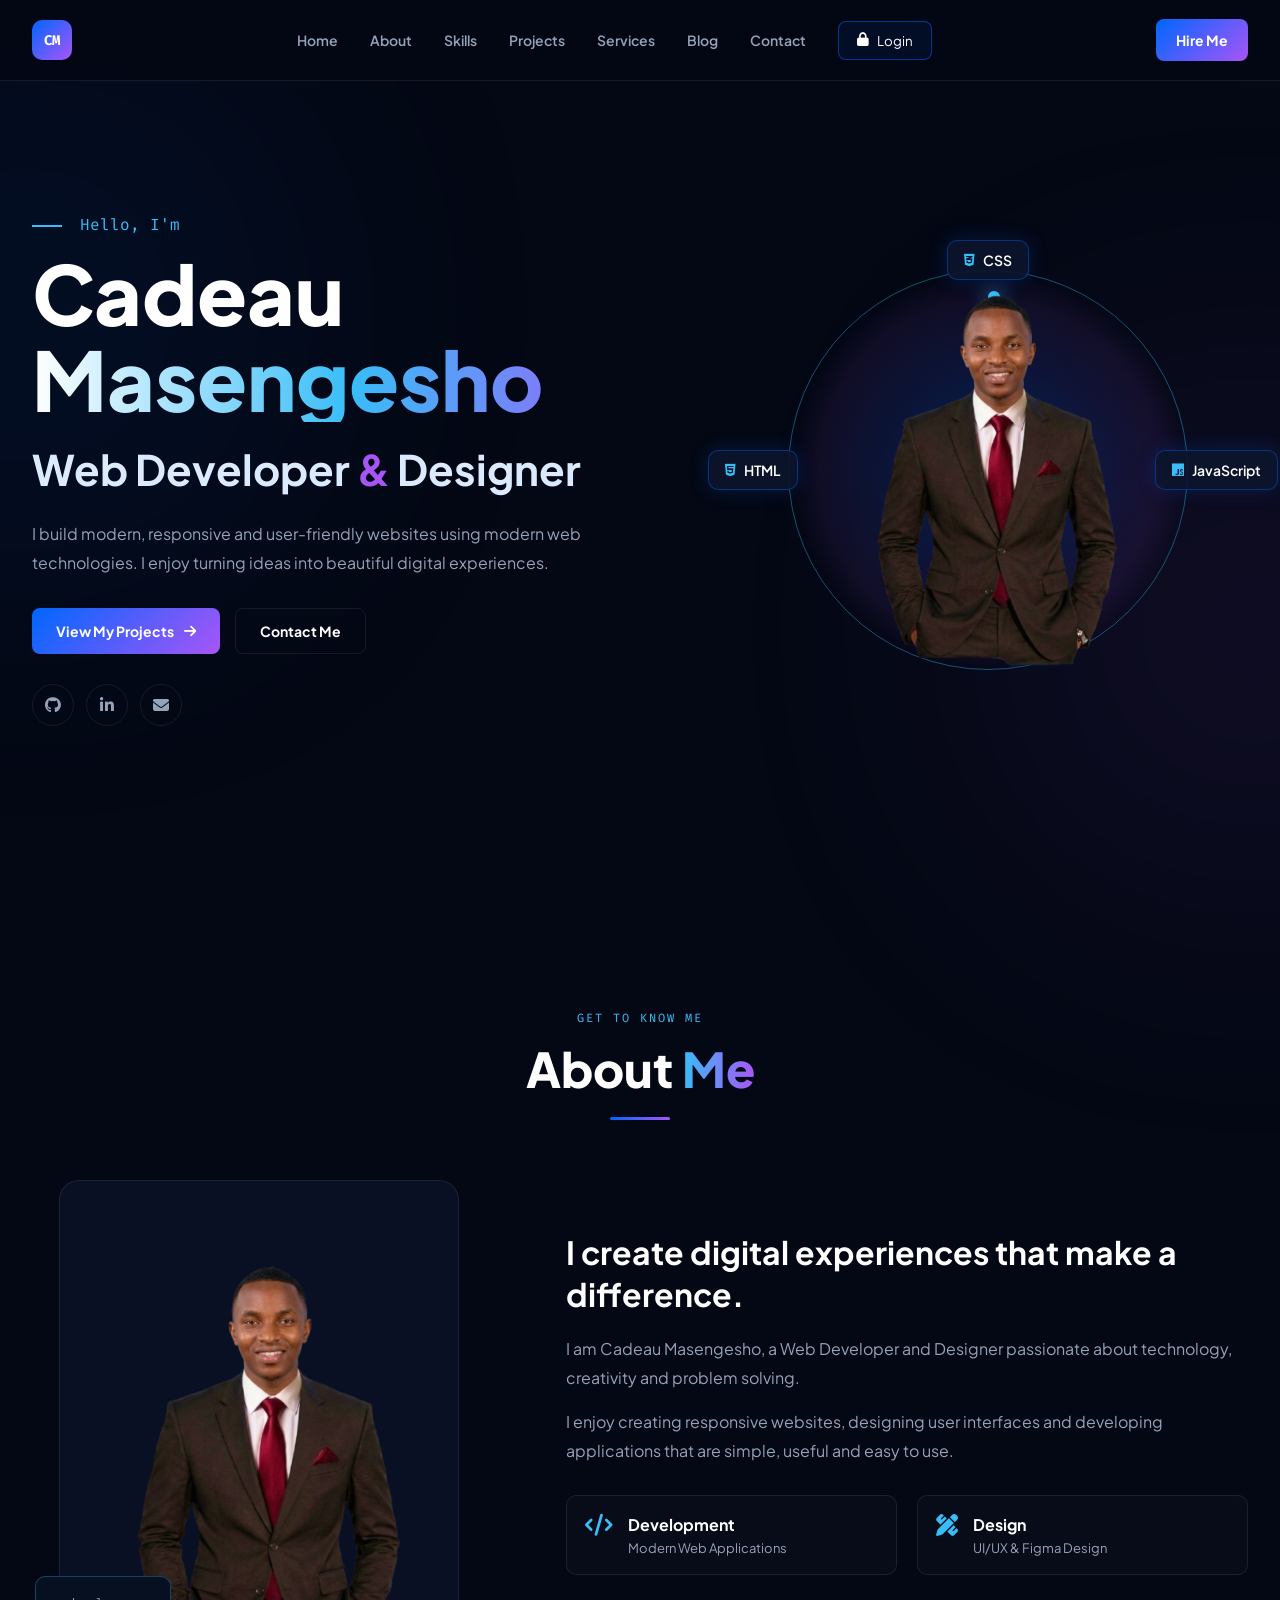
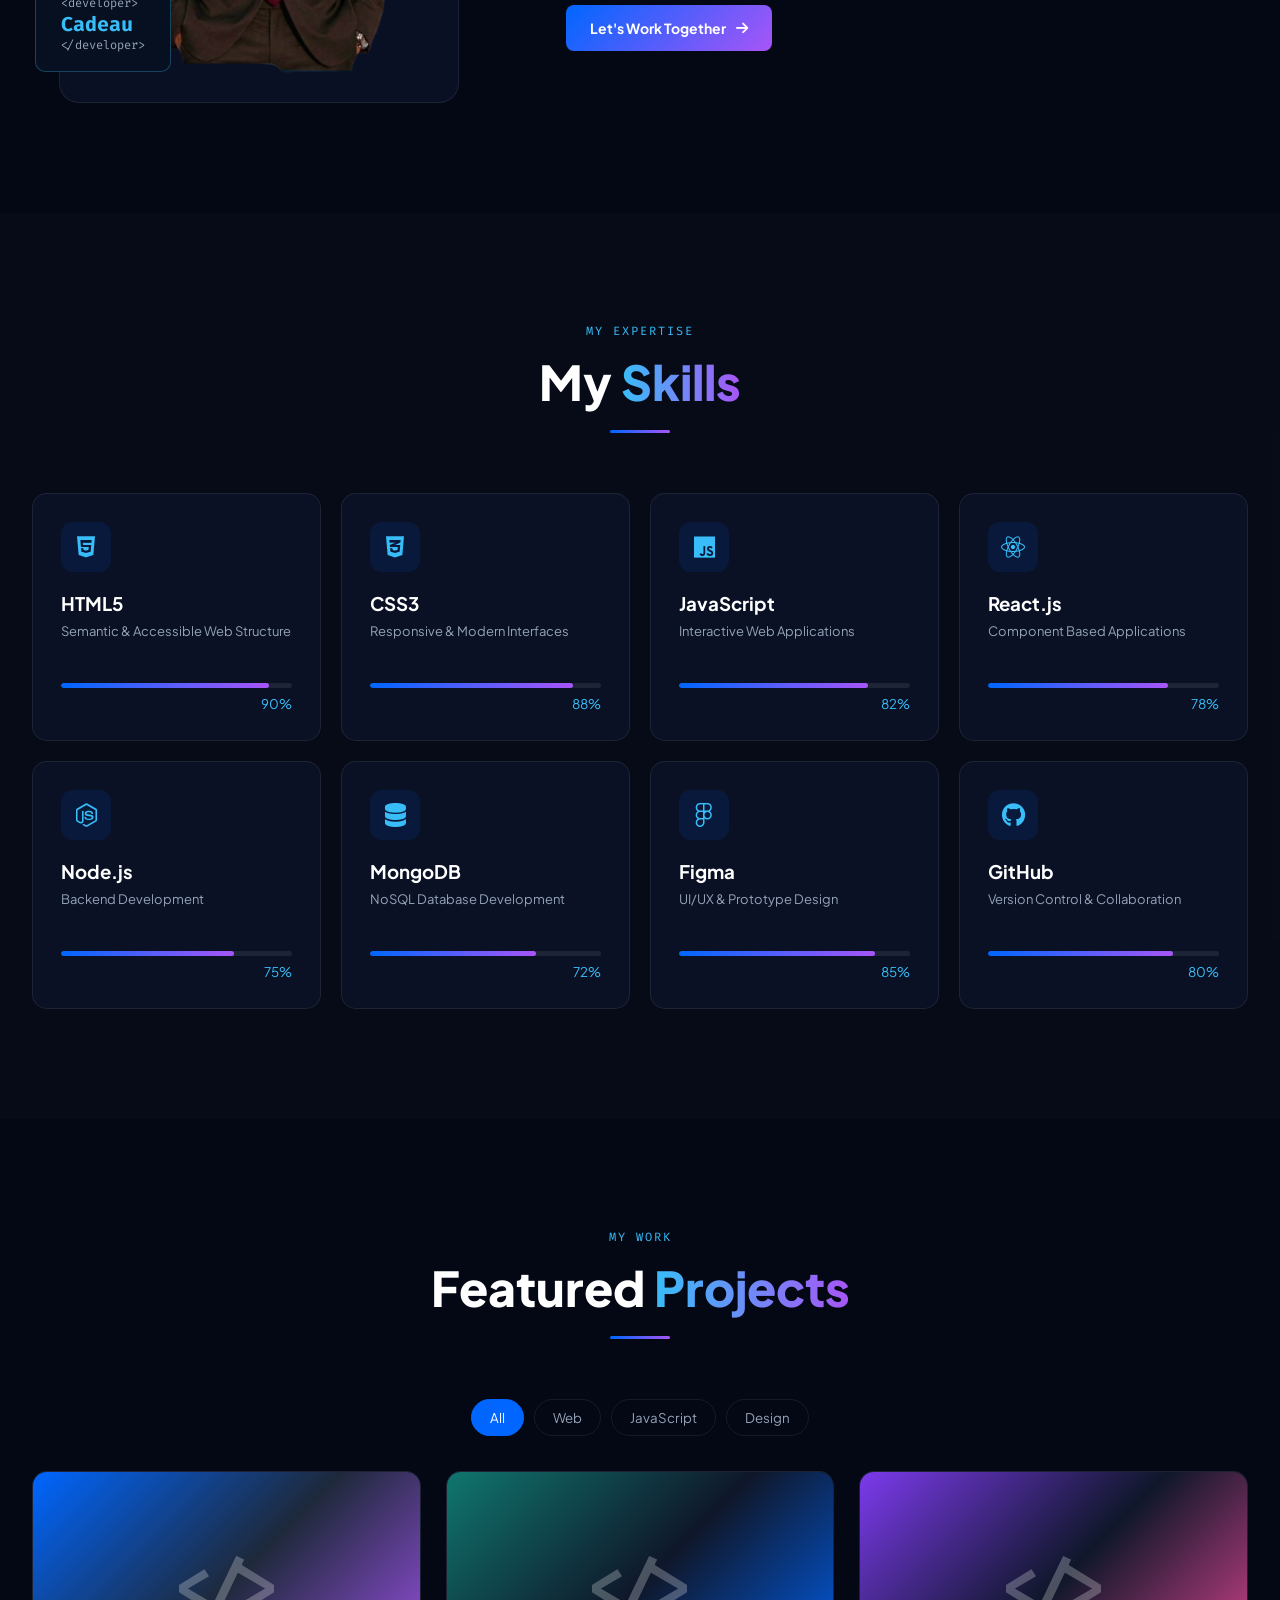
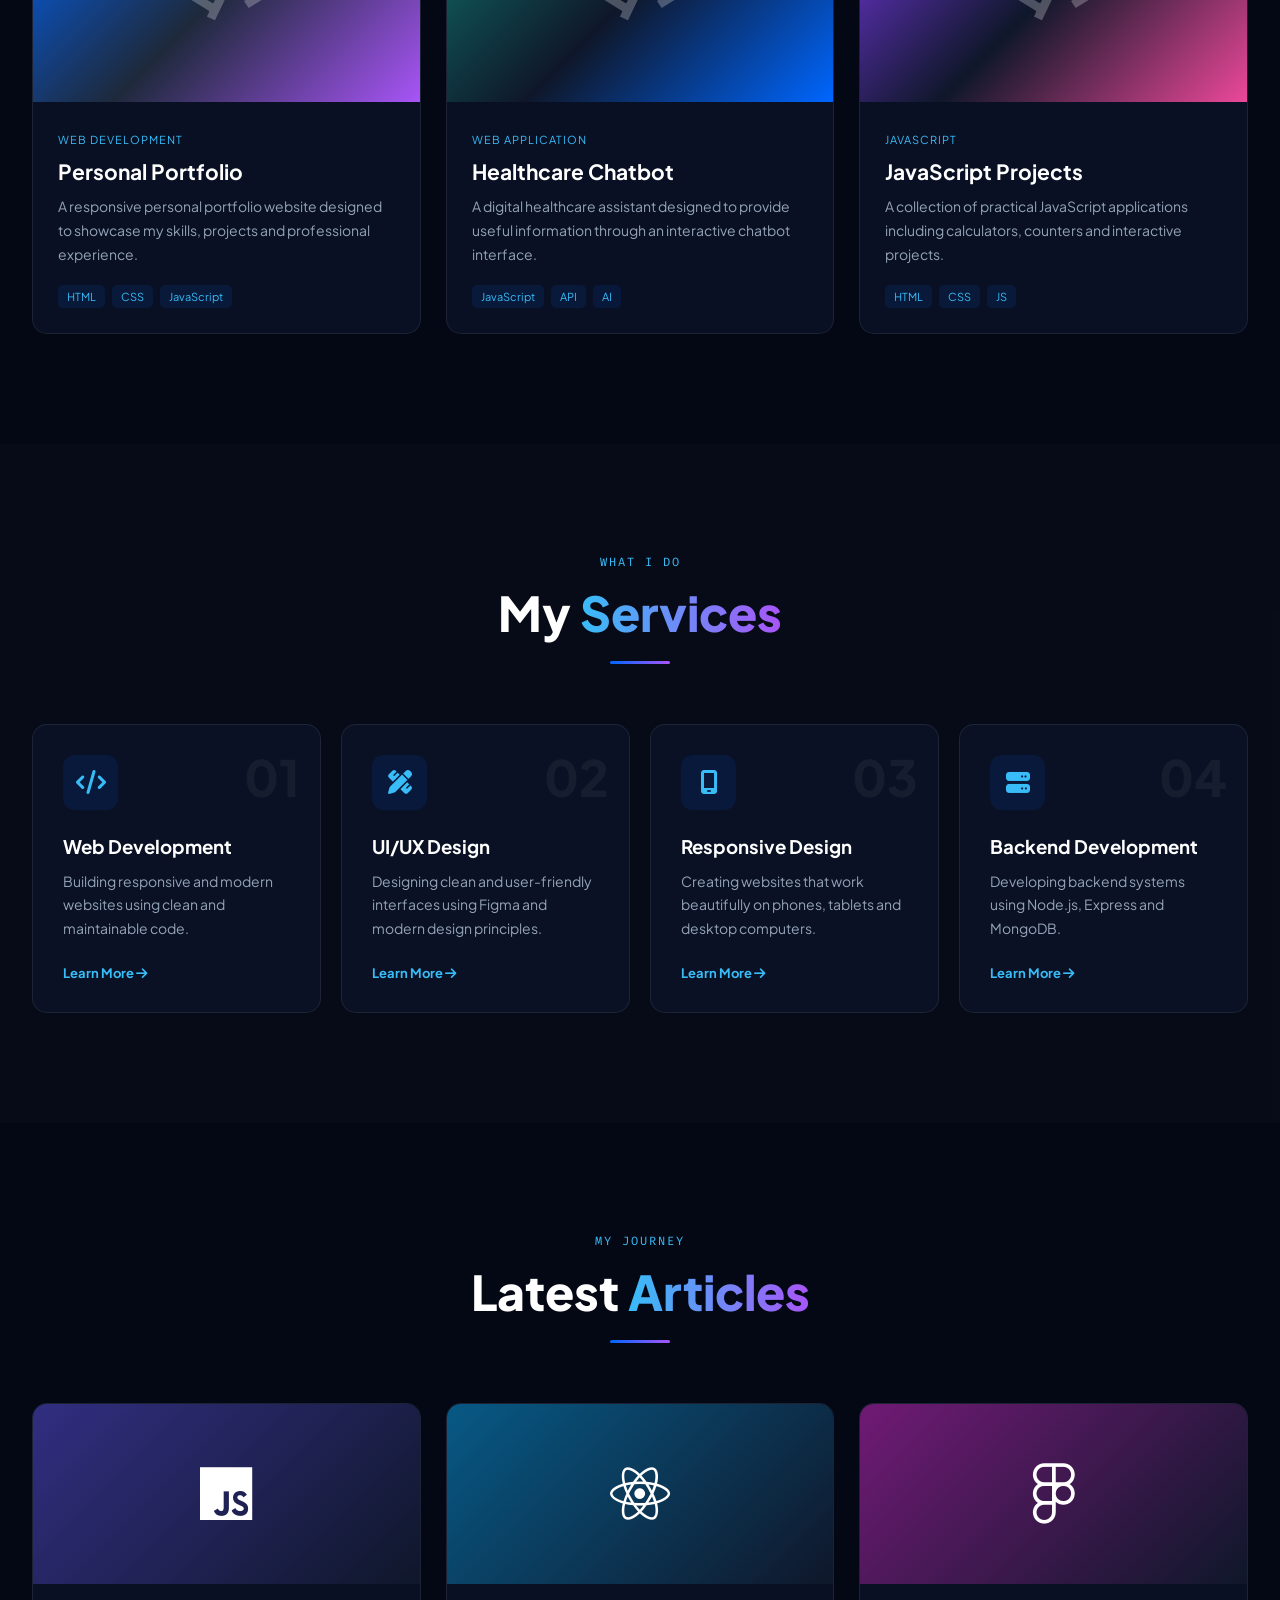
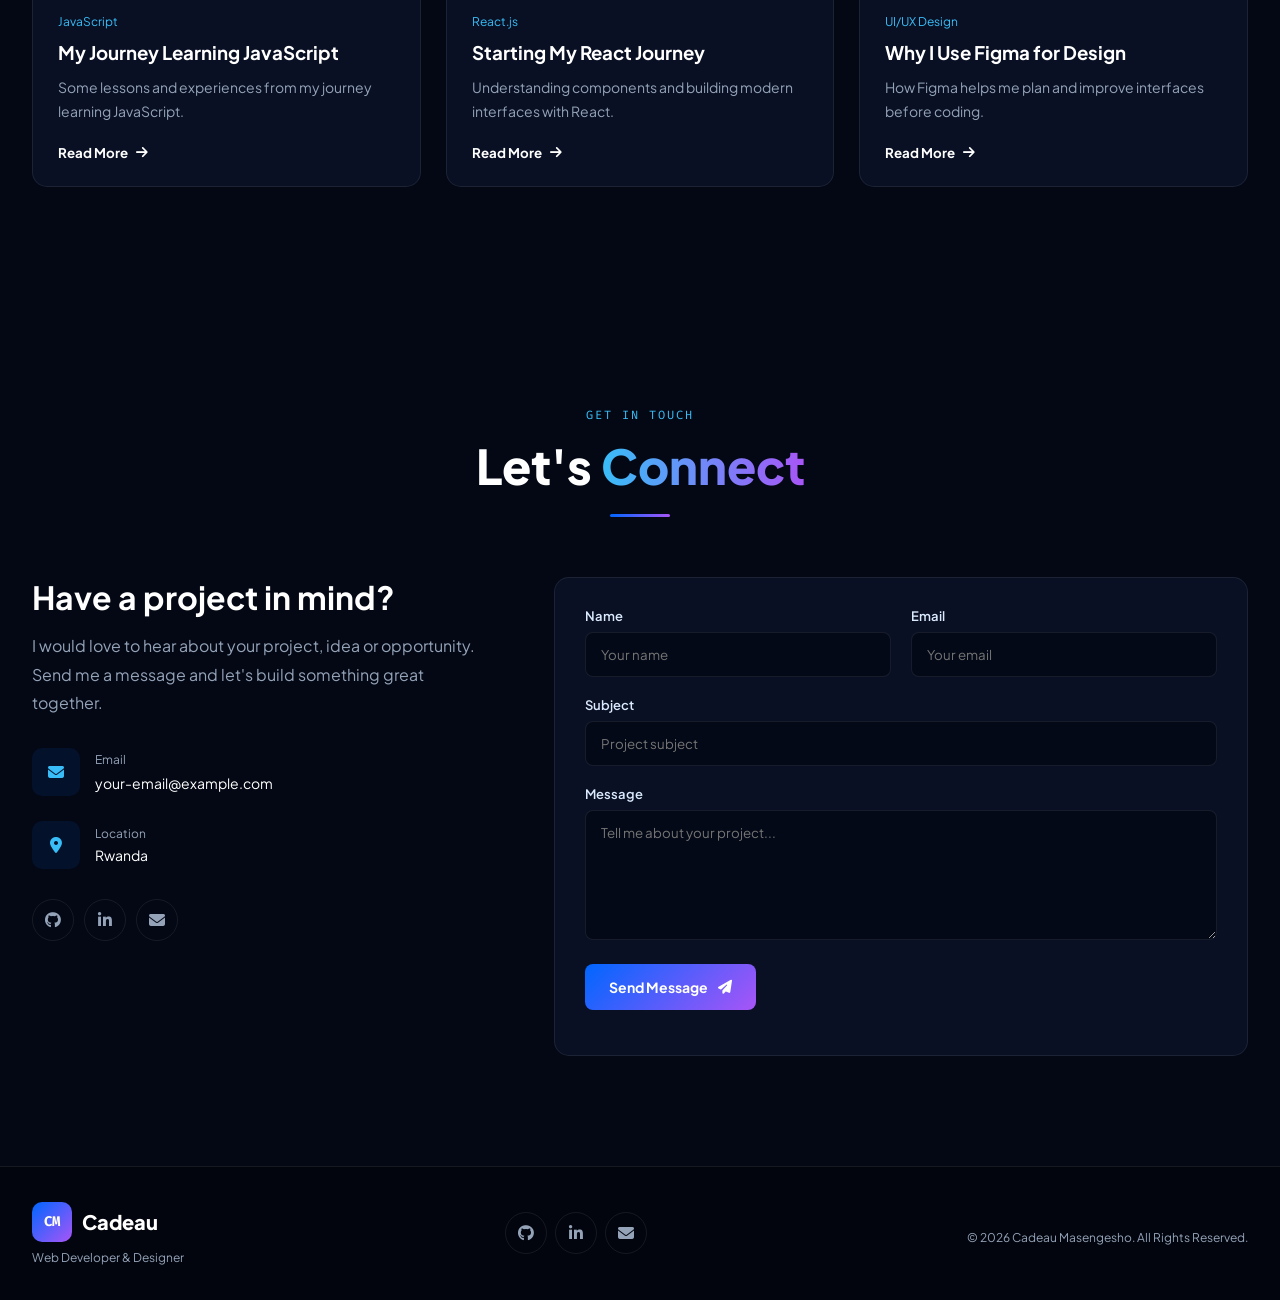
==== index.html @ a4a38c01 "change portfolio.html file  with index.html" ====
<!DOCTYPE html>
<html lang="en">
<head>
    <meta charset="UTF-8">
    <meta name="viewport" content="width=device-width, initial-scale=1.0">

    <meta name="description"
        content="Cadeau Masengesho - Web Developer and Designer Portfolio">

    <title>Cadeau Masengesho | Web Developer & Designer</title>

    <!-- Google Fonts -->
    <link rel="preconnect" href="https://fonts.googleapis.com">
    <link rel="preconnect" href="https://fonts.gstatic.com" crossorigin>

    <link href="https://fonts.googleapis.com/css2?family=Fira+Code:wght@400;500;600;700&family=Plus+Jakarta+Sans:wght@400;500;600;700;800&display=swap"
        rel="stylesheet">

    <!-- Font Awesome -->
    <link rel="stylesheet"
        href="https://cdnjs.cloudflare.com/ajax/libs/font-awesome/6.4.0/css/all.min.css">

    <link rel="stylesheet" href="portfolio.css">
</head>

<body>

    <!-- Background Glow -->
    <div class="glow-bg glow-1"></div>
    <div class="glow-bg glow-2"></div>

    <!-- ================= NAVBAR ================= -->

    <header class="navbar">

        <div class="container nav-container">

            <a href="#home" class="logo">
                <span class="logo-box">CM</span>
             
            </a>

            <nav class="nav-links" id="navLinks">

                <a href="#home" class="active">Home</a>
                <a href="#about">About</a>
                <a href="#skills">Skills</a>
                <a href="#projects">Projects</a>
                <a href="#services">Services</a>
                <a href="#blog">Blog</a>
                <a href="#contact">Contact</a>

                <button class="login-nav-btn" id="openLogin">
                    <i class="fa-solid fa-lock"></i>
                    Login
                </button>

            </nav>

            <a href="#contact" class="hire-btn">
                Hire Me
            </a>

            <button class="menu-btn" id="menuBtn">
                <i class="fa-solid fa-bars"></i>
            </button>

        </div>

    </header>


    <!-- ================= HOME ================= -->

    <main>

        <section id="home" class="hero section">

            <div class="container hero-container">

                <div class="hero-content">

                    <p class="hero-small">
                        <span></span>
                        Hello, I'm
                    </p>

                    <h1>
                        Cadeau
                        <span>Masengesho</span>
                    </h1>

                    <h2>
                        Web Developer <span>&</span> Designer
                    </h2>

                    <p class="hero-description">
                        I build modern, responsive and user-friendly websites
                        using modern web technologies. I enjoy turning ideas
                        into beautiful digital experiences.
                    </p>

                    <div class="hero-buttons">

                        <a href="#projects" class="primary-btn">
                            View My Projects
                            <i class="fa-solid fa-arrow-right"></i>
                        </a>

                        <a href="#contact" class="secondary-btn">
                            Contact Me
                        </a>

                    </div>

                    <div class="hero-socials">

                        <a href="#" title="GitHub">
                            <i class="fa-brands fa-github"></i>
                        </a>

                        <a href="https://web.whatsapp.com/" title="LinkedIn">
                            <i class="fa-brands fa-linkedin-in"></i>
                        </a>

                        <a href="mailto:your-email@example.com"
                            title="Email">
                            <i class="fa-solid fa-envelope"></i>
                        </a>

                    </div>

                </div>



   

    <!-- HTML: LEFT -->
    <div class="hero-image-area">

    <div class="hero-image-circle">

        <div class="image-ring"></div>

        <img src="profile-removebg-preview.png"
             alt="Cadeau Masengesho">

    </div>

    <!-- HTML - LEFT -->
    <div class="code-badge badge-one">
        <i class="fa-brands fa-html5"></i>
        HTML
    </div>

    <!-- CSS - TOP -->
    <div class="code-badge badge-two">
        <i class="fa-brands fa-css3-alt"></i>
        CSS
    </div>

    <!-- JavaScript - RIGHT -->
    <div class="code-badge badge-three">
        <i class="fa-brands fa-js"></i>
        JavaScript
    </div>

</div>

</div>

</div>                   

                   

                </div>

            </div>

        </section>


        <!-- ================= ABOUT ================= -->

        <section id="about" class="section about-section">

            <div class="container">

                <div class="section-heading">

                    <p>GET TO KNOW ME</p>

                    <h2>
                        About <span>Me</span>
                    </h2>

                    <div class="heading-line"></div>

                </div>


                <div class="about-container">

                    <div class="about-image">

                        <div class="about-image-card">

                            <img src="profile-removebg-preview.png"
                                alt="Cadeau Masengesho">

                            <div class="about-code-card">
                                <span>&lt;developer&gt;</span>
                                <strong>Cadeau</strong>
                                <span>&lt;/developer&gt;</span>
                            </div>

                        </div>

                    </div>


                    <div class="about-content">

                        <h3>
                            I create digital experiences
                            that make a difference.
                        </h3>

                        <p>
                            I am Cadeau Masengesho, a Web Developer and
                            Designer passionate about technology, creativity
                            and problem solving.
                        </p>

                        <p>
                            I enjoy creating responsive websites, designing
                            user interfaces and developing applications that
                            are simple, useful and easy to use.
                        </p>

                        <div class="about-info">

                            <div>
                                <i class="fa-solid fa-code"></i>
                                <div>
                                    <h4>Development</h4>
                                    <p>Modern Web Applications</p>
                                </div>
                            </div>

                            <div>
                                <i class="fa-solid fa-pen-ruler"></i>
                                <div>
                                    <h4>Design</h4>
                                    <p>UI/UX & Figma Design</p>
                                </div>
                            </div>

                        </div>

                        <a href="#contact" class="primary-btn">
                            Let's Work Together
                            <i class="fa-solid fa-arrow-right"></i>
                        </a>

                    </div>

                </div>

            </div>

        </section>


        <!-- ================= SKILLS ================= -->

        <section id="skills" class="section skills-section">

            <div class="container">

                <div class="section-heading">

                    <p>MY EXPERTISE</p>

                    <h2>
                        My <span>Skills</span>
                    </h2>

                    <div class="heading-line"></div>

                </div>


                <div class="skills-grid" id="skillsGrid">

                    <div class="skill-card">

                        <div class="skill-icon html">
                            <i class="fa-brands fa-html5"></i>
                        </div>

                        <h3>HTML5</h3>
                        <p>Semantic & Accessible Web Structure</p>

                        <div class="progress">
                            <span style="width: 90%"></span>
                        </div>

                        <small>90%</small>

                    </div>


                    <div class="skill-card">

                        <div class="skill-icon css">
                            <i class="fa-brands fa-css3-alt"></i>
                        </div>

                        <h3>CSS3</h3>
                        <p>Responsive & Modern Interfaces</p>

                        <div class="progress">
                            <span style="width: 88%"></span>
                        </div>

                        <small>88%</small>

                    </div>


                    <div class="skill-card">

                        <div class="skill-icon javascript">
                            <i class="fa-brands fa-js"></i>
                        </div>

                        <h3>JavaScript</h3>
                        <p>Interactive Web Applications</p>

                        <div class="progress">
                            <span style="width: 82%"></span>
                        </div>

                        <small>82%</small>

                    </div>


                    <div class="skill-card">

                        <div class="skill-icon react">
                            <i class="fa-brands fa-react"></i>
                        </div>

                        <h3>React.js</h3>
                        <p>Component Based Applications</p>

                        <div class="progress">
                            <span style="width: 78%"></span>
                        </div>

                        <small>78%</small>

                    </div>


                    <div class="skill-card">

                        <div class="skill-icon node">
                            <i class="fa-brands fa-node-js"></i>
                        </div>

                        <h3>Node.js</h3>
                        <p>Backend Development</p>

                        <div class="progress">
                            <span style="width: 75%"></span>
                        </div>

                        <small>75%</small>

                    </div>


                    <div class="skill-card">

                        <div class="skill-icon mongo">
                            <i class="fa-solid fa-database"></i>
                        </div>

                        <h3>MongoDB</h3>
                        <p>NoSQL Database Development</p>

                        <div class="progress">
                            <span style="width: 72%"></span>
                        </div>

                        <small>72%</small>

                    </div>


                    <div class="skill-card">

                        <div class="skill-icon figma">
                            <i class="fa-brands fa-figma"></i>
                        </div>

                        <h3>Figma</h3>
                        <p>UI/UX & Prototype Design</p>

                        <div class="progress">
                            <span style="width: 85%"></span>
                        </div>

                        <small>85%</small>

                    </div>


                    <div class="skill-card">

                        <div class="skill-icon github">
                            <i class="fa-brands fa-github"></i>
                        </div>

                        <h3>GitHub</h3>
                        <p>Version Control & Collaboration</p>

                        <div class="progress">
                            <span style="width: 80%"></span>
                        </div>

                        <small>80%</small>

                    </div>

                </div>

            </div>

        </section>


        <!-- ================= PROJECTS ================= -->

        <section id="projects" class="section projects-section">

            <div class="container">

                <div class="section-heading">

                    <p>MY WORK</p>

                    <h2>
                        Featured <span>Projects</span>
                    </h2>

                    <div class="heading-line"></div>

                </div>


                <div class="project-filter">

                    <button class="filter-btn active"
                        data-filter="all">
                        All
                    </button>

                    <button class="filter-btn"
                        data-filter="web">
                        Web
                    </button>

                    <button class="filter-btn"
                        data-filter="javascript">
                        JavaScript
                    </button>

                    <button class="filter-btn"
                        data-filter="design">
                        Design
                    </button>

                </div>


                <div class="projects-grid" id="projectsGrid">

                    <article class="project-card"
                        data-category="web">

                        <div class="project-image project-one">

                            <div class="project-overlay">

                                <a href="#" class="project-link">
                                    <i class="fa-solid fa-arrow-up-right-from-square"></i>
                                </a>

                                <a href="#" class="project-link">
                                    <i class="fa-brands fa-github"></i>
                                </a>

                            </div>

                        </div>

                        <div class="project-content">

                            <span class="project-category">
                                Web Development
                            </span>

                            <h3>Personal Portfolio</h3>

                            <p>
                                A responsive personal portfolio website
                                designed to showcase my skills, projects
                                and professional experience.
                            </p>

                            <div class="tech-tags">
                                <span>HTML</span>
                                <span>CSS</span>
                                <span>JavaScript</span>
                            </div>

                        </div>

                    </article>


                    <article class="project-card"
                        data-category="web">

                        <div class="project-image project-two">

                            <div class="project-overlay">

                                <a href="#" class="project-link">
                                    <i class="fa-solid fa-arrow-up-right-from-square"></i>
                                </a>

                                <a href="#" class="project-link">
                                    <i class="fa-brands fa-github"></i>
                                </a>

                            </div>

                        </div>

                        <div class="project-content">

                            <span class="project-category">
                                Web Application
                            </span>

                            <h3>Healthcare Chatbot</h3>

                            <p>
                                A digital healthcare assistant designed
                                to provide useful information through
                                an interactive chatbot interface.
                            </p>

                            <div class="tech-tags">
                                <span>JavaScript</span>
                                <span>API</span>
                                <span>AI</span>
                            </div>

                        </div>

                    </article>


                    <article class="project-card"
                        data-category="javascript">

                        <div class="project-image project-three">

                            <div class="project-overlay">

                                <a href="#" class="project-link">
                                    <i class="fa-solid fa-arrow-up-right-from-square"></i>
                                </a>

                                <a href="#" class="project-link">
                                    <i class="fa-brands fa-github"></i>
                                </a>

                            </div>

                        </div>

                        <div class="project-content">

                            <span class="project-category">
                                JavaScript
                            </span>

                            <h3>JavaScript Projects</h3>

                            <p>
                                A collection of practical JavaScript
                                applications including calculators,
                                counters and interactive projects.
                            </p>

                            <div class="tech-tags">
                                <span>HTML</span>
                                <span>CSS</span>
                                <span>JS</span>
                            </div>

                        </div>

                    </article>

                </div>

            </div>

        </section>


        <!-- ================= SERVICES ================= -->

        <section id="services" class="section services-section">

            <div class="container">

                <div class="section-heading">

                    <p>WHAT I DO</p>

                    <h2>
                        My <span>Services</span>
                    </h2>

                    <div class="heading-line"></div>

                </div>


                <div class="services-grid">

                    <div class="service-card">

                        <div class="service-number">01</div>

                        <div class="service-icon">
                            <i class="fa-solid fa-code"></i>
                        </div>

                        <h3>Web Development</h3>

                        <p>
                            Building responsive and modern websites
                            using clean and maintainable code.
                        </p>

                        <a href="#contact">
                            Learn More
                            <i class="fa-solid fa-arrow-right"></i>
                        </a>

                    </div>


                    <div class="service-card">

                        <div class="service-number">02</div>

                        <div class="service-icon">
                            <i class="fa-solid fa-pen-ruler"></i>
                        </div>

                        <h3>UI/UX Design</h3>

                        <p>
                            Designing clean and user-friendly interfaces
                            using Figma and modern design principles.
                        </p>

                        <a href="#contact">
                            Learn More
                            <i class="fa-solid fa-arrow-right"></i>
                        </a>

                    </div>


                    <div class="service-card">

                        <div class="service-number">03</div>

                        <div class="service-icon">
                            <i class="fa-solid fa-mobile-screen"></i>
                        </div>

                        <h3>Responsive Design</h3>

                        <p>
                            Creating websites that work beautifully
                            on phones, tablets and desktop computers.
                        </p>

                        <a href="#contact">
                            Learn More
                            <i class="fa-solid fa-arrow-right"></i>
                        </a>

                    </div>


                    <div class="service-card">

                        <div class="service-number">04</div>

                        <div class="service-icon">
                            <i class="fa-solid fa-server"></i>
                        </div>

                        <h3>Backend Development</h3>

                        <p>
                            Developing backend systems using Node.js,
                            Express and MongoDB.
                        </p>

                        <a href="#contact">
                            Learn More
                            <i class="fa-solid fa-arrow-right"></i>
                        </a>

                    </div>

                </div>

            </div>

        </section>


        <!-- ================= BLOG ================= -->

        <section id="blog" class="section blog-section">

            <div class="container">

                <div class="section-heading">

                    <p>MY JOURNEY</p>

                    <h2>
                        Latest <span>Articles</span>
                    </h2>

                    <div class="heading-line"></div>

                </div>


                <div class="blog-grid" id="blogGrid">

                    <article class="blog-card">

                        <div class="blog-image blog-one">
                            <i class="fa-brands fa-js"></i>
                        </div>

                        <div class="blog-content">

                            <span>JavaScript</span>

                            <h3>
                                My Journey Learning JavaScript
                            </h3>

                            <p>
                                Some lessons and experiences from my
                                journey learning JavaScript.
                            </p>

                            <button class="read-more"
                                data-title="My Journey Learning JavaScript"
                                data-content="JavaScript has helped me understand how websites become interactive. I have worked with variables, functions, conditions, loops, arrays, objects, DOM manipulation and many practical projects.">
                                Read More
                                <i class="fa-solid fa-arrow-right"></i>
                            </button>

                        </div>

                    </article>


                    <article class="blog-card">

                        <div class="blog-image blog-two">
                            <i class="fa-brands fa-react"></i>
                        </div>

                        <div class="blog-content">

                            <span>React.js</span>

                            <h3>
                                Starting My React Journey
                            </h3>

                            <p>
                                Understanding components and building
                                modern interfaces with React.
                            </p>

                            <button class="read-more"
                                data-title="Starting My React Journey"
                                data-content="React allows developers to create reusable UI components. My next step is to build more practical applications using React, APIs and modern frontend development techniques.">
                                Read More
                                <i class="fa-solid fa-arrow-right"></i>
                            </button>

                        </div>

                    </article>


                    <article class="blog-card">

                        <div class="blog-image blog-three">
                            <i class="fa-brands fa-figma"></i>
                        </div>

                        <div class="blog-content">

                            <span>UI/UX Design</span>

                            <h3>
                                Why I Use Figma for Design
                            </h3>

                            <p>
                                How Figma helps me plan and improve
                                interfaces before coding.
                            </p>

                            <button class="read-more"
                                data-title="Why I Use Figma for Design"
                                data-content="Figma makes it easier to plan layouts, colors, typography and user experiences before writing code. It also makes it easier to communicate design ideas with others.">
                                Read More
                                <i class="fa-solid fa-arrow-right"></i>
                            </button>

                        </div>

                    </article>

                </div>

            </div>

        </section>


        <!-- ================= CONTACT ================= -->

        <section id="contact" class="section contact-section">

            <div class="container">

                <div class="section-heading">

                    <p>GET IN TOUCH</p>

                    <h2>
                        Let's <span>Connect</span>
                    </h2>

                    <div class="heading-line"></div>

                </div>


                <div class="contact-container">

                    <div class="contact-info">

                        <h3>
                            Have a project in mind?
                        </h3>

                        <p>
                            I would love to hear about your project,
                            idea or opportunity. Send me a message
                            and let's build something great together.
                        </p>


                        <div class="contact-item">

                            <div class="contact-icon">
                                <i class="fa-solid fa-envelope"></i>
                            </div>

                            <div>
                                <span>Email</span>
                                <a href="mailto:your-email@example.com">
                                    your-email@example.com
                                </a>
                            </div>

                        </div>


                        <div class="contact-item">

                            <div class="contact-icon">
                                <i class="fa-solid fa-location-dot"></i>
                            </div>

                            <div>
                                <span>Location</span>
                                <p>Rwanda</p>
                            </div>

                        </div>


                        <div class="contact-socials">

                            <a href="#">
                                <i class="fa-brands fa-github"></i>
                            </a>

                            <a href="#">
                                <i class="fa-brands fa-linkedin-in"></i>
                            </a>

                            <a href="mailto:your-email@example.com">
                                <i class="fa-solid fa-envelope"></i>
                            </a>

                        </div>

                    </div>


                    <form class="contact-form" id="contactForm">

                        <div class="form-row">

                            <div class="form-group">

                                <label>Name</label>

                                <input type="text"
                                    id="contactName"
                                    placeholder="Your name"
                                    required>

                            </div>


                            <div class="form-group">

                                <label>Email</label>

                                <input type="email"
                                    id="contactEmail"
                                    placeholder="Your email"
                                    required>

                            </div>

                        </div>


                        <div class="form-group">

                            <label>Subject</label>

                            <input type="text"
                                id="contactSubject"
                                placeholder="Project subject"
                                required>

                        </div>


                        <div class="form-group">

                            <label>Message</label>

                            <textarea id="contactMessage"
                                rows="6"
                                placeholder="Tell me about your project..."
                                required></textarea>

                        </div>


                        <button type="submit" class="primary-btn">
                            Send Message
                            <i class="fa-solid fa-paper-plane"></i>
                        </button>

                        <p class="form-message" id="contactMessageStatus"></p>

                    </form>

                </div>

            </div>

        </section>

    </main>


    <!-- ================= FOOTER ================= -->

    <footer class="footer">

        <div class="container footer-container">

            <div>

                <a href="#home" class="logo">
                    <span class="logo-box">CM</span>
                    <span>Cadeau</span>
                </a>

                <p>
                    Web Developer & Designer
                </p>

            </div>


            <div class="footer-socials">

                <a href="#">
                    <i class="fa-brands fa-github"></i>
                </a>

                <a href="#">
                    <i class="fa-brands fa-linkedin-in"></i>
                </a>

                <a href="mailto:your-email@example.com">
                    <i class="fa-solid fa-envelope"></i>
                </a>

            </div>


            <p class="copyright">
                © <span id="currentYear">2026</span>
                Cadeau Masengesho. All Rights Reserved.
            </p>

        </div>

    </footer>


    <!-- ================= LOGIN MODAL ================= -->

    <div class="modal" id="loginModal">

        <div class="login-box">

            <button class="modal-close" id="closeLogin">
                <i class="fa-solid fa-xmark"></i>
            </button>

            <div class="login-icon">
                <i class="fa-solid fa-user-shield"></i>
            </div>

            <h2>
                Admin <span>Login</span>
            </h2>

            <p>
                Login to manage your portfolio.
            </p>

            <form id="loginForm">

                <div class="form-group">

                    <label>Email</label>

                    <div class="input-icon">

                        <i class="fa-solid fa-envelope"></i>

                        <input type="email"
                            id="loginEmail"
                            placeholder="Admin email"
                            required>

                    </div>

                </div>


                <div class="form-group">

                    <label>Password</label>

                    <div class="input-icon">

                        <i class="fa-solid fa-lock"></i>

                        <input type="password"
                            id="loginPassword"
                            placeholder="Password"
                            required>

                    </div>

                </div>


                <button type="submit"
                    class="primary-btn full-btn">

                    Login
                    <i class="fa-solid fa-right-to-bracket"></i>

                </button>

                <p class="login-error" id="loginError"></p>

            </form>

            <small class="demo-login">
                Demo: admin@example.com / admin123
            </small>

        </div>

    </div>


    <!-- ================= ADMIN DASHBOARD ================= -->

    <div class="admin-dashboard" id="adminDashboard">

        <!-- Admin Sidebar -->

        <aside class="admin-sidebar" id="adminSidebar">

            <div class="admin-logo">

                <span class="logo-box">CM</span>

                <div>
                    <strong>Admin Panel</strong>
                    <small>Cadeau Portfolio</small>
                </div>

            </div>


            <nav class="admin-nav">

                <button class="admin-nav-item active"
                    data-admin-section="dashboard">

                    <i class="fa-solid fa-chart-line"></i>
                    Dashboard

                </button>


                <button class="admin-nav-item"
                    data-admin-section="projects">

                    <i class="fa-solid fa-folder"></i>
                    Projects

                </button>


                <button class="admin-nav-item"
                    data-admin-section="messages">

                    <i class="fa-solid fa-envelope"></i>
                    Messages

                    <span class="notification-count"
                        id="messageCount">
                        0
                    </span>

                </button>


                <button class="admin-nav-item"
                    data-admin-section="blogs">

                    <i class="fa-solid fa-newspaper"></i>
                    Blog

                </button>


                <button class="admin-nav-item"
                    data-admin-section="skills">

                    <i class="fa-solid fa-code"></i>
                    Skills

                </button>


                <button class="admin-nav-item"
                    data-admin-section="services">

                    <i class="fa-solid fa-briefcase"></i>
                    Services

                </button>


                <button class="admin-nav-item"
                    data-admin-section="profile">

                    <i class="fa-solid fa-user"></i>
                    Profile

                </button>


                <button class="admin-nav-item"
                    data-admin-section="settings">

                    <i class="fa-solid fa-gear"></i>
                    Settings

                </button>

            </nav>


            <button class="admin-logout" id="logoutBtn">

                <i class="fa-solid fa-right-from-bracket"></i>

                Logout

            </button>

        </aside>


        <!-- Admin Main -->

        <div class="admin-main">

            <header class="admin-topbar">

                <button class="admin-menu-btn"
                    id="adminMenuBtn">

                    <i class="fa-solid fa-bars"></i>

                </button>

                <div>

                    <h2 id="adminPageTitle">
                        Dashboard
                    </h2>

                    <p>
                        Manage your portfolio
                    </p>

                </div>


                <a href="#home"
                    class="view-site-btn"
                    id="viewSiteBtn">

                    <i class="fa-solid fa-globe"></i>
                    View Website

                </a>

            </header>


            <div class="admin-content">


                <!-- DASHBOARD -->

                <section class="admin-section active"
                    id="admin-dashboard">

                    <div class="admin-welcome">

                        <div>

                            <p>WELCOME BACK</p>

                            <h1>
                                Hello, Cadeau 👋
                            </h1>

                            <span>
                                Here's what's happening with your portfolio.
                            </span>

                        </div>

                    </div>


                    <div class="stats-grid">

                        <div class="stat-card">

                            <div class="stat-icon blue">
                                <i class="fa-solid fa-folder-open"></i>
                            </div>

                            <div>
                                <span>Projects</span>
                                <strong id="statProjects">3</strong>
                            </div>

                        </div>


                        <div class="stat-card">

                            <div class="stat-icon purple">
                                <i class="fa-solid fa-envelope"></i>
                            </div>

                            <div>
                                <span>Messages</span>
                                <strong id="statMessages">0</strong>
                            </div>

                        </div>


                        <div class="stat-card">

                            <div class="stat-icon cyan">
                                <i class="fa-solid fa-newspaper"></i>
                            </div>

                            <div>
                                <span>Blog Posts</span>
                                <strong id="statBlogs">3</strong>
                            </div>

                        </div>


                        <div class="stat-card">

                            <div class="stat-icon green">
                                <i class="fa-solid fa-code"></i>
                            </div>

                            <div>
                                <span>Skills</span>
                                <strong>8</strong>
                            </div>

                        </div>

                    </div>


                    <div class="admin-card">

                        <div class="admin-card-header">

                            <div>
                                <h3>Quick Actions</h3>
                                <p>Manage your website quickly.</p>
                            </div>

                        </div>


                        <div class="quick-actions">

                            <button class="quick-action"
                                data-action="add-project">

                                <i class="fa-solid fa-plus"></i>

                                <span>Add Project</span>

                            </button>


                            <button class="quick-action"
                                data-action="messages">

                                <i class="fa-solid fa-envelope"></i>

                                <span>View Messages</span>

                            </button>


                            <button class="quick-action"
                                data-action="blogs">

                                <i class="fa-solid fa-pen"></i>

                                <span>Manage Blog</span>

                            </button>


                            <button class="quick-action"
                                data-action="profile">

                                <i class="fa-solid fa-user"></i>

                                <span>Edit Profile</span>

                            </button>

                        </div>

                    </div>

                </section>


                <!-- PROJECTS -->

                <section class="admin-section"
                    id="admin-projects">

                    <div class="admin-section-title">

                        <div>
                            <h1>Projects</h1>
                            <p>Manage your portfolio projects.</p>
                        </div>

                        <button class="primary-btn"
                            id="addProjectBtn">

                            <i class="fa-solid fa-plus"></i>
                            Add Project

                        </button>

                    </div>


                    <div class="admin-table-card">

                        <div class="table-responsive">

                            <table>

                                <thead>

                                    <tr>
                                        <th>Project</th>
                                        <th>Category</th>
                                        <th>Technology</th>
                                        <th>Actions</th>
                                    </tr>

                                </thead>

                                <tbody id="adminProjectsTable">
                                </tbody>

                            </table>

                        </div>

                    </div>

                </section>


                <!-- MESSAGES -->

                <section class="admin-section"
                    id="admin-messages">

                    <div class="admin-section-title">

                        <div>
                            <h1>Messages</h1>
                            <p>Messages received from your contact form.</p>
                        </div>

                    </div>


                    <div class="admin-table-card">

                        <div class="table-responsive">

                            <table>

                                <thead>

                                    <tr>
                                        <th>Name</th>
                                        <th>Email</th>
                                        <th>Subject</th>
                                        <th>Message</th>
                                        <th>Actions</th>
                                    </tr>

                                </thead>

                                <tbody id="messagesTable">
                                </tbody>

                            </table>

                        </div>

                    </div>

                </section>


                <!-- BLOG -->

                <section class="admin-section"
                    id="admin-blogs">

                    <div class="admin-section-title">

                        <div>
                            <h1>Blog</h1>
                            <p>Manage your articles.</p>
                        </div>

                        <button class="primary-btn"
                            id="addBlogBtn">

                            <i class="fa-solid fa-plus"></i>
                            Add Article

                        </button>

                    </div>


                    <div class="admin-table-card">

                        <div class="table-responsive">

                            <table>

                                <thead>

                                    <tr>
                                        <th>Title</th>
                                        <th>Category</th>
                                        <th>Actions</th>
                                    </tr>

                                </thead>

                                <tbody id="adminBlogsTable">
                                </tbody>

                            </table>

                        </div>

                    </div>

                </section>


                <!-- SKILLS -->

                <section class="admin-section"
                    id="admin-skills">

                    <div class="admin-section-title">

                        <div>
                            <h1>Skills</h1>
                            <p>Manage your technical skills.</p>
                        </div>

                    </div>


                    <div class="admin-card">

                        <div class="admin-form-grid">

                            <div class="form-group">

                                <label>Skill Name</label>

                                <input type="text"
                                    id="newSkillName"
                                    placeholder="e.g. TypeScript">

                            </div>


                            <div class="form-group">

                                <label>Skill Level</label>

                                <input type="number"
                                    id="newSkillLevel"
                                    min="0"
                                    max="100"
                                    placeholder="80">

                            </div>

                        </div>


                        <button class="primary-btn"
                            id="addSkillBtn">

                            Add Skill

                        </button>

                    </div>


                    <div class="admin-skills-list"
                        id="adminSkillsList">

                    </div>

                </section>


                <!-- SERVICES -->

                <section class="admin-section"
                    id="admin-services">

                    <div class="admin-section-title">

                        <div>
                            <h1>Services</h1>
                            <p>Manage the services shown on your website.</p>
                        </div>

                    </div>


                    <div class="admin-card">

                        <div class="service-admin-list">

                            <div>
                                <strong>Web Development</strong>
                                <span>Active</span>
                            </div>

                            <div>
                                <strong>UI/UX Design</strong>
                                <span>Active</span>
                            </div>

                            <div>
                                <strong>Responsive Design</strong>
                                <span>Active</span>
                            </div>

                            <div>
                                <strong>Backend Development</strong>
                                <span>Active</span>
                            </div>

                        </div>

                    </div>

                </section>


                <!-- PROFILE -->

                <section class="admin-section"
                    id="admin-profile">

                    <div class="admin-section-title">

                        <div>
                            <h1>Profile</h1>
                            <p>Update your portfolio information.</p>
                        </div>

                    </div>


                    <div class="admin-card">

                        <div class="admin-form-grid">

                            <div class="form-group">

                                <label>Full Name</label>

                                <input type="text"
                                    id="profileName"
                                    value="Cadeau Masengesho">

                            </div>


                            <div class="form-group">

                                <label>Profession</label>

                                <input type="text"
                                    id="profileProfession"
                                    value="Web Developer & Designer">

                            </div>


                            <div class="form-group">

                                <label>Email</label>

                                <input type="email"
                                    id="profileEmail"
                                    value="your-email@example.com">

                            </div>


                            <div class="form-group">

                                <label>Location</label>

                                <input type="text"
                                    id="profileLocation"
                                    value="Rwanda">

                            </div>

                        </div>


                        <div class="form-group">

                            <label>About Me</label>

                            <textarea id="profileAbout"
                                rows="6">I am Cadeau Masengesho, a Web Developer and Designer passionate about technology, creativity and problem solving.</textarea>

                        </div>


                        <button class="primary-btn"
                            id="saveProfileBtn">

                            Save Profile

                        </button>

                        <p class="save-status"
                            id="profileSaveStatus"></p>

                    </div>

                </section>


                <!-- SETTINGS -->

                <section class="admin-section"
                    id="admin-settings">

                    <div class="admin-section-title">

                        <div>
                            <h1>Settings</h1>
                            <p>Manage your dashboard settings.</p>
                        </div>

                    </div>


                    <div class="admin-card">

                        <div class="settings-item">

                            <div>

                                <strong>Portfolio Status</strong>

                                <p>
                                    Make your portfolio visible to visitors.
                                </p>

                            </div>

                            <label class="switch">

                                <input type="checkbox"
                                    checked>

                                <span></span>

                            </label>

                        </div>


                        <div class="settings-item">

                            <div>

                                <strong>Animations</strong>

                                <p>
                                    Enable portfolio animations.
                                </p>

                            </div>

                            <label class="switch">

                                <input type="checkbox"
                                    checked>

                                <span></span>

                            </label>

                        </div>


                        <div class="settings-item">

                            <div>

                                <strong>Firebase Integration</strong>

                                <p>
                                    Firebase can be connected later.
                                </p>

                            </div>

                            <span class="coming-soon">
                                Coming Later
                            </span>

                        </div>

                    </div>

                </section>

            </div>

        </div>

    </div>


    <!-- ================= PROJECT MODAL ================= -->

    <div class="modal" id="projectModal">

        <div class="admin-modal-box">

            <button class="modal-close"
                data-close-modal="projectModal">

                <i class="fa-solid fa-xmark"></i>

            </button>

            <h2 id="projectModalTitle">
                Add Project
            </h2>

            <form id="projectForm">

                <input type="hidden"
                    id="projectId">

                <div class="form-group">

                    <label>Project Name</label>

                    <input type="text"
                        id="projectName"
                        required>

                </div>


                <div class="form-group">

                    <label>Category</label>

                    <select id="projectCategory">

                        <option value="web">
                            Web Development
                        </option>

                        <option value="javascript">
                            JavaScript
                        </option>

                        <option value="design">
                            Design
                        </option>

                    </select>

                </div>


                <div class="form-group">

                    <label>Description</label>

                    <textarea id="projectDescription"
                        rows="4"
                        required></textarea>

                </div>


                <div class="form-group">

                    <label>Technologies</label>

                    <input type="text"
                        id="projectTech"
                        placeholder="HTML, CSS, JavaScript">

                </div>


                <div class="form-group">

                    <label>Live Demo URL</label>

                    <input type="url"
                        id="projectLive"
                        placeholder="https://example.com">

                </div>


                <div class="form-group">

                    <label>GitHub URL</label>

                    <input type="url"
                        id="projectGithub"
                        placeholder="https://github.com/...">

                </div>


                <button type="submit"
                    class="primary-btn full-btn">

                    Save Project

                </button>

            </form>

        </div>

    </div>


    <!-- ================= BLOG MODAL ================= -->

    <div class="modal" id="blogModal">

        <div class="admin-modal-box">

            <button class="modal-close"
                data-close-modal="blogModal">

                <i class="fa-solid fa-xmark"></i>

            </button>

            <h2>Add Blog Article</h2>

            <form id="blogForm">

                <input type="hidden"
                    id="blogId">

                <div class="form-group">

                    <label>Article Title</label>

                    <input type="text"
                        id="blogTitle"
                        required>

                </div>


                <div class="form-group">

                    <label>Category</label>

                    <input type="text"
                        id="blogCategory"
                        placeholder="JavaScript"
                        required>

                </div>


                <div class="form-group">

                    <label>Description</label>

                    <textarea id="blogDescription"
                        rows="5"
                        required></textarea>

                </div>


                <button type="submit"
                    class="primary-btn full-btn">

                    Save Article

                </button>

            </form>

        </div>

    </div>


    <!-- ================= BLOG READ MODAL ================= -->

    <div class="modal" id="articleModal">

        <div class="article-modal">

            <button class="modal-close"
                data-close-modal="articleModal">

                <i class="fa-solid fa-xmark"></i>

            </button>

            <span id="articleCategory"></span>

            <h2 id="articleTitle"></h2>

            <p id="articleContent"></p>

        </div>

    </div>


    <!-- JavaScript -->
    <script src="script.js"></script>

</body>
</html>
---- portfolio.css ----
* {
    margin: 0;
    padding: 0;
    box-sizing: border-box;
}

html {
    scroll-behavior: smooth;
}

body {
    background: #040814;
    color: #ffffff;
    font-family: 'Plus Jakarta Sans', sans-serif;
    overflow-x: hidden;
}

a {
    text-decoration: none;
    color: inherit;
}

button,
input,
textarea,
select {
    font-family: inherit;
}

button {
    cursor: pointer;
}

img {
    max-width: 100%;
    display: block;
}




:root {
    --bg-dark: #040814;
    --bg-card: rgba(13, 22, 45, 0.65);

    --primary-blue: #0066ff;
    --primary-purple: #a855f7;

    --blue-light: #38bdf8;

    --text-white: #ffffff;
    --text-gray: #94a3b8;

    --border-color: rgba(255, 255, 255, 0.08);

    --font-main: 'Plus Jakarta Sans', sans-serif;
    --font-code: 'Fira Code', monospace;
}




.container {
    width: 100%;
    max-width: 1300px;
    margin: auto;
    padding: 0 2rem;
}

.section {
    padding: 110px 0;
    position: relative;
}


/* ===============================
   BACKGROUND GLOW
================================ */

.glow-bg {
    position: fixed;
    width: 450px;
    height: 450px;
    border-radius: 50%;
    filter: blur(150px);
    opacity: 0.12;
    pointer-events: none;
    z-index: -1;
}

.glow-1 {
    background: #0066ff;
    top: 10%;
    left: -200px;
}

.glow-2 {
    background: #a855f7;
    right: -200px;
    bottom: 5%;
}




.navbar {
    position: fixed;
    top: 0;
    left: 0;
    width: 100%;
    z-index: 1000;

    background: rgba(4, 8, 20, 0.85);
    backdrop-filter: blur(20px);

    border-bottom: 1px solid var(--border-color);
}

.nav-container {
    min-height: 80px;

    display: flex;
    align-items: center;
    justify-content: space-between;
}

.logo {
    display: flex;
    align-items: center;
    gap: 10px;

    font-size: 20px;
    font-weight: 800;
}

.logo-box {
    width: 40px;
    height: 40px;

    display: flex;
    align-items: center;
    justify-content: center;

    border-radius: 10px;

    background: linear-gradient(
        135deg,
        var(--primary-blue),
        var(--primary-purple)
    );

    font-family: var(--font-code);
    font-size: 14px;
}

.nav-links {
    display: flex;
    align-items: center;
    gap: 2rem;
}

.nav-links > a {
    color: var(--text-gray);
    font-size: 14px;
    font-weight: 600;

    transition: 0.3s;
}

.nav-links > a:hover,
.nav-links > a.active {
    color: #ffffff;
}

.login-nav-btn {
    border: 1px solid rgba(0, 102, 255, 0.5);

    background: rgba(0, 102, 255, 0.08);

    color: #ffffff;

    padding: 10px 18px;
    border-radius: 8px;

    display: flex;
    align-items: center;
    gap: 8px;

    transition: 0.3s;
}

.login-nav-btn:hover {
    background: var(--primary-blue);
}

.hire-btn {
    padding: 12px 20px;

    background: linear-gradient(
        135deg,
        var(--primary-blue),
        var(--primary-purple)
    );

    border-radius: 8px;

    font-weight: 700;
    font-size: 14px;

    transition: 0.3s;
}

.hire-btn:hover {
    transform: translateY(-2px);
}

.menu-btn {
    display: none;

    border: none;
    background: none;

    color: white;
    font-size: 24px;
}


/* ===============================
   BUTTONS
================================ */

.primary-btn {
    border: none;

    padding: 14px 24px;

    border-radius: 8px;

    color: white;

    background: linear-gradient(
        135deg,
        var(--primary-blue),
        var(--primary-purple)
    );

    display: inline-flex;
    align-items: center;
    justify-content: center;
    gap: 10px;

    font-weight: 700;
    font-size: 14px;

    transition: 0.3s;
}

.primary-btn:hover {
    transform: translateY(-3px);

    box-shadow:
        0 10px 30px rgba(0, 102, 255, 0.25);
}

.secondary-btn {
    padding: 13px 24px;

    border: 1px solid var(--border-color);

    border-radius: 8px;

    color: white;

    font-weight: 700;
    font-size: 14px;

    transition: 0.3s;
}

.secondary-btn:hover {
    border-color: var(--primary-blue);
    background: rgba(0, 102, 255, 0.08);
}

.full-btn {
    width: 100%;
}


/* ===============================
   HERO
================================ */

.hero {
    min-height: 100vh;

    display: flex;
    align-items: center;

    padding-top: 150px;
}

.hero-container {
    display: grid;
    grid-template-columns: 1.1fr 0.9fr;
    align-items: center;
    gap: 60px;
}

.hero-small {
    color: var(--blue-light);

    font-family: var(--font-code);

    margin-bottom: 15px;
}

.hero-small span {
    display: inline-block;

    width: 30px;
    height: 2px;

    background: var(--blue-light);

    vertical-align: middle;

    margin-right: 8px;
}

.hero h1 {
    font-size: clamp(45px, 7vw, 82px);
    line-height: 1.05;

    font-weight: 800;
}

.hero h1 span {
    display: block;

    background: linear-gradient(
        90deg,
        #ffffff,
        #38bdf8,
        #a855f7
    );

    -webkit-background-clip: text;
    -webkit-text-fill-color: transparent;
}

.hero h2 {
    margin-top: 20px;

    font-size: clamp(24px, 4vw, 42px);

    color: #dbeafe;
}

.hero h2 span {
    color: var(--primary-purple);
}

.hero-description {
    max-width: 650px;

    margin: 25px 0;

    color: var(--text-gray);

    line-height: 1.8;

    font-size: 16px;
}

.hero-buttons {
    display: flex;
    gap: 15px;
    flex-wrap: wrap;

    margin-top: 30px;
}

.hero-socials {
    display: flex;
    gap: 12px;

    margin-top: 30px;
}

.hero-socials a {
    width: 42px;
    height: 42px;

    display: flex;
    align-items: center;
    justify-content: center;

    border: 1px solid var(--border-color);

    border-radius: 50%;

    color: var(--text-gray);

    transition: 0.3s;
}

.hero-socials a:hover {
    color: white;
    background: var(--primary-blue);

    transform: translateY(-3px);
}


/* HERO IMAGE */

.hero-image-area {
    position: relative;

    display: flex;
    align-items: center;
    justify-content: center;

    min-height: 500px;
}

.hero-image-circle {
    position: relative;

    width: 400px;
    height: 400px;

    border-radius: 50%;

    display: flex;
    align-items: flex-end;
    justify-content: center;

    background:
        radial-gradient(
            circle,
            rgba(0, 102, 255, 0.25),
            rgba(168, 85, 247, 0.08) 60%,
            transparent 70%
        );
}

.hero-image-circle img {
    height: 430px;
    object-fit: contain;

    position: relative;
    z-index: 2;
}

.image-ring {
    position: absolute;

    width: 100%;
    height: 100%;

    border: 1px solid rgba(56, 189, 248, 0.4);

    border-radius: 50%;

    animation: rotateRing 12s linear infinite;
}

.image-ring::before {
    content: "";

    position: absolute;

    width: 12px;
    height: 12px;

    background: var(--blue-light);

    border-radius: 50%;

    top: 20px;
    left: 50%;

    box-shadow:
        0 0 20px var(--blue-light);
}

@keyframes rotateRing {
    from {
        transform: rotate(0deg);
    }

    to {
        transform: rotate(360deg);
    }
}

.code-badge {
    position: absolute;
    display: flex;
    align-items: center;
    gap: 8px;
    padding: 10px 16px;
    border-radius: 10px;
    background: rgba(13, 22, 45, 0.9);
    border: 1px solid rgba(0, 102, 255, 0.4);
    color: white;
    font-size: 14px;
    font-weight: 600;
    box-shadow: 0 0 20px rgba(0, 102, 255, 0.2);
    z-index: 5;
}

.code-badge i {
    color: var(--blue-light);
}
.badge-one {
    top: 50%;
    left: -20px;
    transform: translateY(-50%);
}

.badge-two {
    top: 20px;
    left: 50%;
    transform: translateX(-50%);
    animation-delay: 1s;
}

.badge-three {
    top: 50%;
    right: -30px;
    transform: translateY(-50%);
    animation-delay: 2s;
}
@keyframes floating {
    0%, 100% {
        transform: translateY(0);
    }

    50% {
        transform: translateY(-12px);
    }
}
.code-text {
    position: absolute;

    right: 20px;
    bottom: 80px;

    color: rgba(56, 189, 248, 0.3);

    font-family: var(--font-code);

    font-size: 35px;
}


/* ===============================
   SECTION HEADING
================================ */

.section-heading {
    text-align: center;

    margin-bottom: 60px;
}

.section-heading p {
    color: var(--blue-light);

    font-family: var(--font-code);

    font-size: 12px;

    letter-spacing: 2px;

    margin-bottom: 12px;
}

.section-heading h2 {
    font-size: clamp(32px, 5vw, 48px);

    font-weight: 800;
}

.section-heading h2 span {
    background: linear-gradient(
        90deg,
        var(--blue-light),
        var(--primary-purple)
    );

    -webkit-background-clip: text;
    -webkit-text-fill-color: transparent;
}

.heading-line {
    width: 60px;
    height: 3px;

    margin: 18px auto 0;

    border-radius: 20px;

    background: linear-gradient(
        90deg,
        var(--primary-blue),
        var(--primary-purple)
    );
}


/* ===============================
   ABOUT
================================ */

.about-container {
    display: grid;

    grid-template-columns: 0.8fr 1.2fr;

    gap: 80px;

    align-items: center;
}

.about-image-card {
    position: relative;

    max-width: 400px;

    margin: auto;

    padding: 25px;

    border-radius: 20px;

    border: 1px solid var(--border-color);

    background: var(--bg-card);
}

.about-image-card img {
    width: 100%;

    border-radius: 15px;
}

.about-code-card {
    position: absolute;

    left: -25px;
    bottom: 30px;

    background: #071020;

    border: 1px solid rgba(56, 189, 248, 0.3);

    padding: 18px 25px;

    border-radius: 10px;

    font-family: var(--font-code);

    display: flex;
    flex-direction: column;
}

.about-code-card span {
    color: var(--text-gray);
    font-size: 12px;
}

.about-code-card strong {
    color: var(--blue-light);
    font-size: 20px;
}

.about-content h3 {
    font-size: 32px;

    line-height: 1.3;

    margin-bottom: 20px;
}

.about-content > p {
    color: var(--text-gray);

    line-height: 1.8;

    margin-bottom: 15px;
}

.about-info {
    display: grid;

    grid-template-columns: 1fr 1fr;

    gap: 20px;

    margin: 30px 0;
}

.about-info > div {
    display: flex;
    gap: 15px;

    padding: 18px;

    border: 1px solid var(--border-color);

    border-radius: 10px;

    background: rgba(255, 255, 255, 0.02);
}

.about-info i {
    color: var(--blue-light);

    font-size: 22px;
}

.about-info h4 {
    margin-bottom: 5px;
}

.about-info p {
    color: var(--text-gray);

    font-size: 13px;
}


/* ===============================
   SKILLS
================================ */

.skills-section {
    background: rgba(255, 255, 255, 0.015);
}

.skills-grid {
    display: grid;

    grid-template-columns: repeat(4, 1fr);

    gap: 20px;
}

.skill-card {
    position: relative;

    padding: 28px;

    border: 1px solid var(--border-color);

    border-radius: 15px;

    background: var(--bg-card);

    transition: 0.3s;
}

.skill-card:hover {
    transform: translateY(-7px);

    border-color: rgba(56, 189, 248, 0.4);

    box-shadow:
        0 15px 40px rgba(0, 0, 0, 0.25);
}

.skill-icon {
    width: 50px;
    height: 50px;

    border-radius: 12px;

    display: flex;
    align-items: center;
    justify-content: center;

    font-size: 24px;

    margin-bottom: 20px;

    background: rgba(0, 102, 255, 0.1);

    color: var(--blue-light);
}

.skill-card h3 {
    margin-bottom: 8px;
}

.skill-card p {
    color: var(--text-gray);

    font-size: 13px;

    min-height: 40px;
}

.progress {
    height: 5px;

    margin-top: 20px;

    background: rgba(255, 255, 255, 0.08);

    border-radius: 20px;

    overflow: hidden;
}

.progress span {
    display: block;

    height: 100%;

    background: linear-gradient(
        90deg,
        var(--primary-blue),
        var(--primary-purple)
    );

    border-radius: 20px;
}

.skill-card small {
    display: block;

    text-align: right;

    margin-top: 7px;

    color: var(--blue-light);
}


/* ===============================
   PROJECTS
================================ */

.project-filter {
    display: flex;

    justify-content: center;

    gap: 10px;

    margin-bottom: 35px;

    flex-wrap: wrap;
}

.filter-btn {
    border: 1px solid var(--border-color);

    background: transparent;

    color: var(--text-gray);

    padding: 9px 18px;

    border-radius: 30px;
}

.filter-btn.active,
.filter-btn:hover {
    background: var(--primary-blue);

    color: white;

    border-color: var(--primary-blue);
}

.projects-grid {
    display: grid;

    grid-template-columns: repeat(3, 1fr);

    gap: 25px;
}

.project-card {
    overflow: hidden;

    border: 1px solid var(--border-color);

    border-radius: 15px;

    background: var(--bg-card);

    transition: 0.3s;
}

.project-card:hover {
    transform: translateY(-8px);

    border-color: rgba(0, 102, 255, 0.4);
}

.project-image {
    height: 230px;

    position: relative;

    display: flex;
    align-items: center;
    justify-content: center;
}

.project-one {
    background:
        linear-gradient(
            135deg,
            #0066ff,
            #1e293b,
            #a855f7
        );
}

.project-two {
    background:
        linear-gradient(
            135deg,
            #0f766e,
            #0f172a,
            #0066ff
        );
}

.project-three {
    background:
        linear-gradient(
            135deg,
            #7c3aed,
            #0f172a,
            #ec4899
        );
}

.project-image::before {
    content: "</>";

    font-family: var(--font-code);

    font-size: 65px;

    font-weight: 700;

    opacity: 0.25;
}

.project-overlay {
    position: absolute;

    inset: 0;

    background: rgba(4, 8, 20, 0.75);

    display: flex;

    align-items: center;
    justify-content: center;

    gap: 10px;

    opacity: 0;

    transition: 0.3s;
}

.project-card:hover .project-overlay {
    opacity: 1;
}

.project-link {
    width: 45px;
    height: 45px;

    display: flex;
    align-items: center;
    justify-content: center;

    border-radius: 50%;

    background: white;

    color: #040814;

    transition: 0.3s;
}

.project-link:hover {
    background: var(--primary-blue);

    color: white;
}

.project-content {
    padding: 25px;
}

.project-category {
    color: var(--blue-light);

    font-size: 11px;

    text-transform: uppercase;

    letter-spacing: 1px;
}

.project-content h3 {
    font-size: 21px;

    margin: 10px 0;
}

.project-content p {
    color: var(--text-gray);

    line-height: 1.7;

    font-size: 14px;
}

.tech-tags {
    display: flex;

    gap: 7px;

    flex-wrap: wrap;

    margin-top: 18px;
}

.tech-tags span {
    font-size: 11px;

    padding: 5px 9px;

    border-radius: 5px;

    color: var(--blue-light);

    background: rgba(0, 102, 255, 0.1);
}


/* ===============================
   SERVICES
================================ */

.services-section {
    background: rgba(255, 255, 255, 0.015);
}

.services-grid {
    display: grid;

    grid-template-columns: repeat(4, 1fr);

    gap: 20px;
}

.service-card {
    position: relative;

    padding: 30px;

    border: 1px solid var(--border-color);

    border-radius: 15px;

    background: var(--bg-card);

    overflow: hidden;

    transition: 0.3s;
}

.service-card:hover {
    transform: translateY(-7px);

    border-color: rgba(168, 85, 247, 0.5);
}

.service-number {
    position: absolute;

    top: 20px;
    right: 20px;

    color: rgba(255, 255, 255, 0.05);

    font-size: 50px;

    font-weight: 800;
}

.service-icon {
    width: 55px;
    height: 55px;

    border-radius: 12px;

    display: flex;
    align-items: center;
    justify-content: center;

    color: var(--blue-light);

    background: rgba(0, 102, 255, 0.1);

    font-size: 24px;

    margin-bottom: 25px;
}

.service-card h3 {
    margin-bottom: 12px;
}

.service-card p {
    color: var(--text-gray);

    line-height: 1.7;

    font-size: 14px;

    margin-bottom: 20px;
}

.service-card a {
    color: var(--blue-light);

    font-size: 13px;

    font-weight: 700;
}


/* ===============================
   BLOG
================================ */

.blog-grid {
    display: grid;

    grid-template-columns: repeat(3, 1fr);

    gap: 25px;
}

.blog-card {
    border: 1px solid var(--border-color);

    border-radius: 15px;

    overflow: hidden;

    background: var(--bg-card);
}

.blog-image {
    height: 180px;

    display: flex;
    align-items: center;
    justify-content: center;

    font-size: 60px;
}

.blog-one {
    background: linear-gradient(
        135deg,
        #312e81,
        #0f172a
    );
}

.blog-two {
    background: linear-gradient(
        135deg,
        #075985,
        #0f172a
    );
}

.blog-three {
    background: linear-gradient(
        135deg,
        #701a75,
        #0f172a
    );
}

.blog-content {
    padding: 25px;
}

.blog-content > span {
    color: var(--blue-light);

    font-size: 12px;
}

.blog-content h3 {
    margin: 10px 0;

    line-height: 1.4;
}

.blog-content p {
    color: var(--text-gray);

    font-size: 14px;

    line-height: 1.7;

    margin-bottom: 20px;
}

.read-more {
    border: none;

    background: none;

    color: white;

    font-weight: 700;

    display: flex;
    align-items: center;
    gap: 8px;
}


/* ===============================
   CONTACT
================================ */

.contact-container {
    display: grid;

    grid-template-columns: 0.8fr 1.2fr;

    gap: 60px;

    align-items: start;
}

.contact-info h3 {
    font-size: 32px;

    margin-bottom: 15px;
}

.contact-info > p {
    color: var(--text-gray);

    line-height: 1.8;

    margin-bottom: 30px;
}

.contact-item {
    display: flex;

    align-items: center;

    gap: 15px;

    margin-bottom: 25px;
}

.contact-icon {
    width: 48px;
    height: 48px;

    border-radius: 10px;

    display: flex;
    align-items: center;
    justify-content: center;

    background: rgba(0, 102, 255, 0.1);

    color: var(--blue-light);
}

.contact-item span {
    display: block;

    color: var(--text-gray);

    font-size: 12px;

    margin-bottom: 5px;
}

.contact-item a,
.contact-item p {
    font-size: 14px;
}

.contact-socials {
    display: flex;
    gap: 10px;

    margin-top: 30px;
}

.contact-socials a,
.footer-socials a {
    width: 42px;
    height: 42px;

    display: flex;
    align-items: center;
    justify-content: center;

    border: 1px solid var(--border-color);

    border-radius: 50%;

    color: var(--text-gray);

    transition: 0.3s;
}

.contact-socials a:hover,
.footer-socials a:hover {
    background: var(--primary-blue);

    color: white;
}

.contact-form {
    padding: 30px;

    border: 1px solid var(--border-color);

    border-radius: 15px;

    background: var(--bg-card);
}

.form-row {
    display: grid;

    grid-template-columns: 1fr 1fr;

    gap: 20px;
}

.form-group {
    margin-bottom: 20px;
}

.form-group label {
    display: block;

    color: #dbeafe;

    font-size: 13px;

    font-weight: 600;

    margin-bottom: 8px;
}

.form-group input,
.form-group textarea,
.form-group select {
    width: 100%;

    border: 1px solid var(--border-color);

    border-radius: 8px;

    background: rgba(4, 8, 20, 0.7);

    color: white;

    padding: 13px 15px;

    outline: none;

    resize: vertical;

    transition: 0.3s;
}

.form-group input:focus,
.form-group textarea:focus,
.form-group select:focus {
    border-color: var(--primary-blue);

    box-shadow:
        0 0 0 3px rgba(0, 102, 255, 0.08);
}

.form-message,
.save-status {
    margin-top: 15px;

    font-size: 13px;

    color: #4ade80;
}


/* ===============================
   FOOTER
================================ */

.footer {
    border-top: 1px solid var(--border-color);

    padding: 35px 0;

    background: #02050d;
}

.footer-container {
    display: flex;

    align-items: center;
    justify-content: space-between;

    gap: 20px;
}

.footer p {
    color: var(--text-gray);

    font-size: 12px;

    margin-top: 8px;
}

.footer-socials {
    display: flex;

    gap: 8px;
}

.copyright {
    text-align: right;
}


/* ===============================
   MODAL
================================ */

.modal {
    position: fixed;

    inset: 0;

    background: rgba(0, 0, 0, 0.75);

    backdrop-filter: blur(10px);

    display: none;

    align-items: center;
    justify-content: center;

    padding: 20px;

    z-index: 3000;
}

.modal.show {
    display: flex;
}

.login-box,
.admin-modal-box,
.article-modal {
    width: 100%;

    max-width: 480px;

    background: #071020;

    border: 1px solid var(--border-color);

    border-radius: 18px;

    padding: 35px;

    position: relative;

    box-shadow:
        0 30px 80px rgba(0, 0, 0, 0.5);
}

.modal-close {
    position: absolute;

    top: 18px;
    right: 18px;

    width: 35px;
    height: 35px;

    border: 1px solid var(--border-color);

    background: rgba(255, 255, 255, 0.03);

    color: white;

    border-radius: 50%;
}

.login-icon {
    width: 65px;
    height: 65px;

    display: flex;
    align-items: center;
    justify-content: center;

    border-radius: 15px;

    background: rgba(0, 102, 255, 0.12);

    color: var(--blue-light);

    font-size: 28px;

    margin-bottom: 20px;
}

.login-box h2 {
    font-size: 28px;
}

.login-box h2 span {
    background: linear-gradient(
        90deg,
        var(--blue-light),
        var(--primary-purple)
    );

    -webkit-background-clip: text;
    -webkit-text-fill-color: transparent;
}

.login-box > p {
    color: var(--text-gray);

    margin: 10px 0 25px;
}

.input-icon {
    position: relative;
}

.input-icon i {
    position: absolute;

    left: 15px;
    top: 50%;

    transform: translateY(-50%);

    color: var(--text-gray);
}

.input-icon input {
    padding-left: 45px;
}

.login-error {
    color: #f87171;

    font-size: 13px;

    margin-top: 12px;

    text-align: center;
}

.demo-login {
    display: block;

    margin-top: 20px;

    text-align: center;

    color: #64748b;
}


/* ===============================
   ARTICLE MODAL
================================ */

.article-modal {
    max-width: 700px;
}

.article-modal > span {
    color: var(--blue-light);

    font-size: 12px;

    text-transform: uppercase;
}

.article-modal h2 {
    font-size: 30px;

    margin: 15px 0;
}

.article-modal p {
    color: var(--text-gray);

    line-height: 1.9;
}


/* ===============================
   ADMIN DASHBOARD
================================ */

.admin-dashboard {
    position: fixed;

    inset: 0;

    z-index: 2500;

    display: none;

    background: #050a16;
}

.admin-dashboard.show {
    display: flex;
}

.admin-sidebar {
    width: 260px;

    flex-shrink: 0;

    background: #071020;

    border-right: 1px solid var(--border-color);

    padding: 25px 15px;

    display: flex;
    flex-direction: column;
}

.admin-logo {
    display: flex;

    align-items: center;

    gap: 10px;

    padding: 0 10px 25px;

    border-bottom: 1px solid var(--border-color);
}

.admin-logo strong {
    display: block;

    font-size: 14px;
}

.admin-logo small {
    color: var(--text-gray);

    font-size: 10px;
}

.admin-nav {
    display: flex;

    flex-direction: column;

    gap: 5px;

    margin-top: 25px;
}

.admin-nav-item {
    width: 100%;

    border: none;

    background: transparent;

    color: var(--text-gray);

    padding: 13px;

    border-radius: 8px;

    display: flex;

    align-items: center;

    gap: 12px;

    text-align: left;

    font-size: 13px;
}

.admin-nav-item:hover,
.admin-nav-item.active {
    background: rgba(0, 102, 255, 0.12);

    color: white;
}

.admin-nav-item i {
    width: 20px;
}

.notification-count {
    margin-left: auto;

    min-width: 20px;
    height: 20px;

    display: flex;
    align-items: center;
    justify-content: center;

    border-radius: 50%;

    background: #ef4444;

    color: white;

    font-size: 10px;
}

.admin-logout {
    margin-top: auto;

    border: none;

    background: rgba(239, 68, 68, 0.08);

    color: #f87171;

    padding: 13px;

    border-radius: 8px;

    display: flex;

    align-items: center;

    gap: 12px;
}

.admin-main {
    flex: 1;

    min-width: 0;

    overflow-y: auto;
}

.admin-topbar {
    min-height: 80px;

    padding: 15px 30px;

    display: flex;

    align-items: center;

    gap: 20px;

    border-bottom: 1px solid var(--border-color);

    background: rgba(7, 16, 32, 0.8);
}

.admin-topbar h2 {
    font-size: 18px;
}

.admin-topbar p {
    color: var(--text-gray);

    font-size: 11px;
}

.admin-menu-btn {
    display: none;

    background: none;

    border: none;

    color: white;

    font-size: 20px;
}

.view-site-btn {
    margin-left: auto;

    padding: 10px 15px;

    border: 1px solid var(--border-color);

    border-radius: 8px;

    color: var(--text-gray);

    font-size: 12px;
}

.admin-content {
    padding: 35px;
}

.admin-section {
    display: none;
}

.admin-section.active {
    display: block;
}

.admin-welcome {
    padding: 30px;

    border-radius: 15px;

    background:
        linear-gradient(
            135deg,
            rgba(0, 102, 255, 0.15),
            rgba(168, 85, 247, 0.08)
        );

    border: 1px solid var(--border-color);

    margin-bottom: 25px;
}

.admin-welcome p {
    color: var(--blue-light);

    font-size: 11px;

    letter-spacing: 2px;

    margin-bottom: 10px;
}

.admin-welcome h1 {
    margin-bottom: 8px;
}

.admin-welcome span {
    color: var(--text-gray);

    font-size: 13px;
}

.stats-grid {
    display: grid;

    grid-template-columns: repeat(4, 1fr);

    gap: 18px;

    margin-bottom: 25px;
}

.stat-card {
    padding: 22px;

    border: 1px solid var(--border-color);

    border-radius: 12px;

    background: var(--bg-card);

    display: flex;

    align-items: center;

    gap: 15px;
}

.stat-icon {
    width: 48px;
    height: 48px;

    display: flex;

    align-items: center;
    justify-content: center;

    border-radius: 10px;

    font-size: 18px;
}

.stat-icon.blue {
    background: rgba(0, 102, 255, 0.12);
    color: var(--blue-light);
}

.stat-icon.purple {
    background: rgba(168, 85, 247, 0.12);
    color: #c084fc;
}

.stat-icon.cyan {
    background: rgba(6, 182, 212, 0.12);
    color: #22d3ee;
}

.stat-icon.green {
    background: rgba(34, 197, 94, 0.12);
    color: #4ade80;
}

.stat-card span {
    display: block;

    color: var(--text-gray);

    font-size: 11px;

    margin-bottom: 5px;
}

.stat-card strong {
    font-size: 25px;
}

.admin-card,
.admin-table-card {
    border: 1px solid var(--border-color);

    border-radius: 12px;

    background: var(--bg-card);

    padding: 25px;
}

.admin-card-header {
    margin-bottom: 20px;
}

.admin-card-header h3 {
    margin-bottom: 5px;
}

.admin-card-header p,
.admin-section-title p {
    color: var(--text-gray);

    font-size: 12px;
}

.quick-actions {
    display: grid;

    grid-template-columns: repeat(4, 1fr);

    gap: 15px;
}

.quick-action {
    border: 1px solid var(--border-color);

    background: rgba(255, 255, 255, 0.02);

    color: white;

    padding: 25px;

    border-radius: 10px;

    display: flex;
    flex-direction: column;

    align-items: center;

    gap: 12px;
}

.quick-action i {
    color: var(--blue-light);

    font-size: 22px;
}

.admin-section-title {
    display: flex;

    align-items: center;

    justify-content: space-between;

    margin-bottom: 25px;
}

.admin-section-title h1 {
    margin-bottom: 6px;
}

.table-responsive {
    overflow-x: auto;
}

table {
    width: 100%;

    border-collapse: collapse;

    min-width: 650px;
}

th,
td {
    text-align: left;

    padding: 15px;

    border-bottom: 1px solid var(--border-color);

    font-size: 12px;
}

th {
    color: var(--text-gray);

    font-size: 11px;

    text-transform: uppercase;
}

td {
    color: #dbeafe;
}

.table-actions {
    display: flex;

    gap: 6px;
}

.table-btn {
    width: 32px;
    height: 32px;

    border: 1px solid var(--border-color);

    border-radius: 6px;

    background: transparent;

    color: white;
}

.table-btn.edit {
    color: var(--blue-light);
}

.table-btn.delete {
    color: #f87171;
}

.admin-form-grid {
    display: grid;

    grid-template-columns: 1fr 1fr;

    gap: 20px;
}

.admin-skills-list {
    display: grid;

    grid-template-columns: repeat(3, 1fr);

    gap: 15px;

    margin-top: 20px;
}

.admin-skill {
    padding: 20px;

    border: 1px solid var(--border-color);

    border-radius: 10px;

    background: var(--bg-card);
}

.admin-skill-top {
    display: flex;

    justify-content: space-between;

    margin-bottom: 10px;
}

.admin-skill-top span {
    color: var(--blue-light);
}

.service-admin-list {
    display: grid;

    gap: 10px;
}

.service-admin-list > div {
    padding: 18px;

    display: flex;

    align-items: center;

    justify-content: space-between;

    border: 1px solid var(--border-color);

    border-radius: 8px;
}

.service-admin-list span {
    color: #4ade80;

    font-size: 11px;
}

.settings-item {
    display: flex;

    justify-content: space-between;

    align-items: center;

    padding: 20px 0;

    border-bottom: 1px solid var(--border-color);
}

.settings-item:last-child {
    border-bottom: none;
}

.settings-item p {
    color: var(--text-gray);

    font-size: 12px;

    margin-top: 5px;
}

.switch {
    position: relative;

    width: 45px;
    height: 24px;
}

.switch input {
    display: none;
}

.switch span {
    position: absolute;

    inset: 0;

    background: #334155;

    border-radius: 30px;

    cursor: pointer;
}

.switch span::before {
    content: "";

    position: absolute;

    width: 18px;
    height: 18px;

    left: 3px;
    top: 3px;

    background: white;

    border-radius: 50%;

    transition: 0.3s;
}

.switch input:checked + span {
    background: var(--primary-blue);
}

.switch input:checked + span::before {
    transform: translateX(21px);
}

.coming-soon {
    color: #fbbf24;

    font-size: 11px;
}


/* ===============================
   RESPONSIVE
================================ */

@media (max-width: 1100px) {

    .nav-links {
        gap: 1rem;
    }

    .skills-grid,
    .services-grid {
        grid-template-columns: repeat(2, 1fr);
    }

    .stats-grid {
        grid-template-columns: repeat(2, 1fr);
    }

    .quick-actions {
        grid-template-columns: repeat(2, 1fr);
    }

    .admin-skills-list {
        grid-template-columns: repeat(2, 1fr);
    }
}


@media (max-width: 900px) {

    .nav-links {
        position: absolute;

        top: 80px;
        left: 0;

        width: 100%;

        padding: 25px;

        display: none;
        flex-direction: column;

        align-items: stretch;

        background: #071020;

        border-bottom: 1px solid var(--border-color);
    }

    .nav-links.show {
        display: flex;
    }

    .hire-btn {
        display: none;
    }

    .menu-btn {
        display: block;
    }

    .hero-container,
    .about-container,
    .contact-container {
        grid-template-columns: 1fr;
    }

    .hero {
        text-align: center;
    }

    .hero-description {
        margin-left: auto;
        margin-right: auto;
    }

    .hero-buttons,
    .hero-socials {
        justify-content: center;
    }

    .hero-image-area {
        margin-top: 30px;
    }

    .about-content {
        text-align: center;
    }

    .about-info {
        text-align: left;
    }

    .projects-grid,
    .blog-grid {
        grid-template-columns: 1fr 1fr;
    }
}


@media (max-width: 700px) {

    .container {
        padding: 0 1.2rem;
    }

    .section {
        padding: 80px 0;
    }

    .hero-image-circle {
        width: 300px;
        height: 300px;
    }

    .hero-image-circle img {
        height: 330px;
    }

    .code-text {
        display: none;
    }

    .projects-grid,
    .blog-grid,
    .skills-grid,
    .services-grid {
        grid-template-columns: 1fr;
    }

    .about-info,
    .form-row,
    .admin-form-grid {
        grid-template-columns: 1fr;
    }

    .footer-container {
        flex-direction: column;

        text-align: center;
    }

    .copyright {
        text-align: center;
    }

    .admin-sidebar {
        position: fixed;

        left: -270px;

        top: 0;
        bottom: 0;

        z-index: 100;

        transition: 0.3s;
    }

    .admin-sidebar.show {
        left: 0;
    }

    .admin-menu-btn {
        display: block;
    }

    .admin-content {
        padding: 20px;
    }

    .stats-grid {
        grid-template-columns: 1fr;
    }

    .quick-actions,
    .admin-skills-list {
        grid-template-columns: 1fr;
    }

    .admin-section-title {
        align-items: flex-start;

        gap: 15px;

        flex-direction: column;
    }
}


@media (max-width: 480px) {

    .hero h1 {
        font-size: 45px;
    }

    .hero h2 {
        font-size: 25px;
    }

    .hero-image-circle {
        width: 260px;
        height: 260px;
    }

    .hero-image-circle img {
        height: 290px;
    }

    .badge-one {
        left: 0;
    }

    .badge-two {
        right: -10px;
    }

    .badge-three {
        left: 20px;
    }

    .contact-form,
    .login-box,
    .admin-modal-box {
        padding: 25px 18px;
    }
}
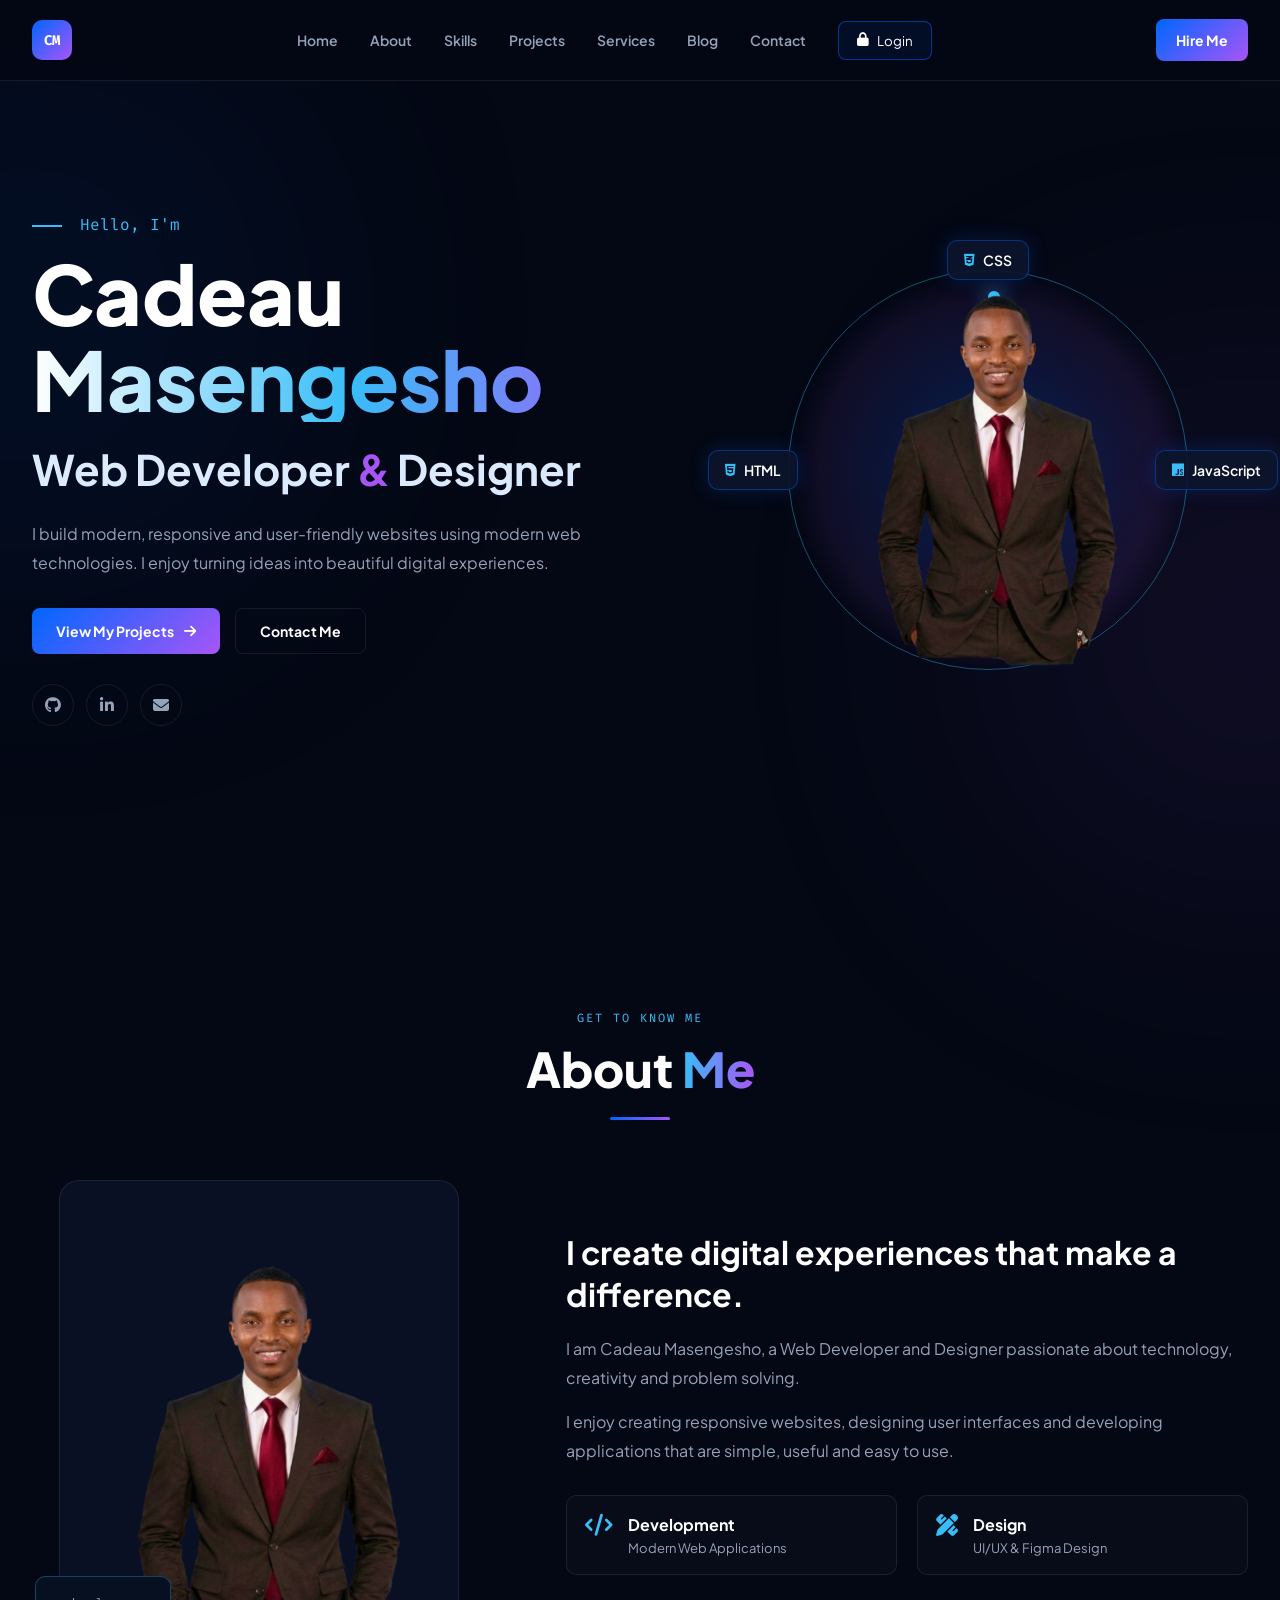
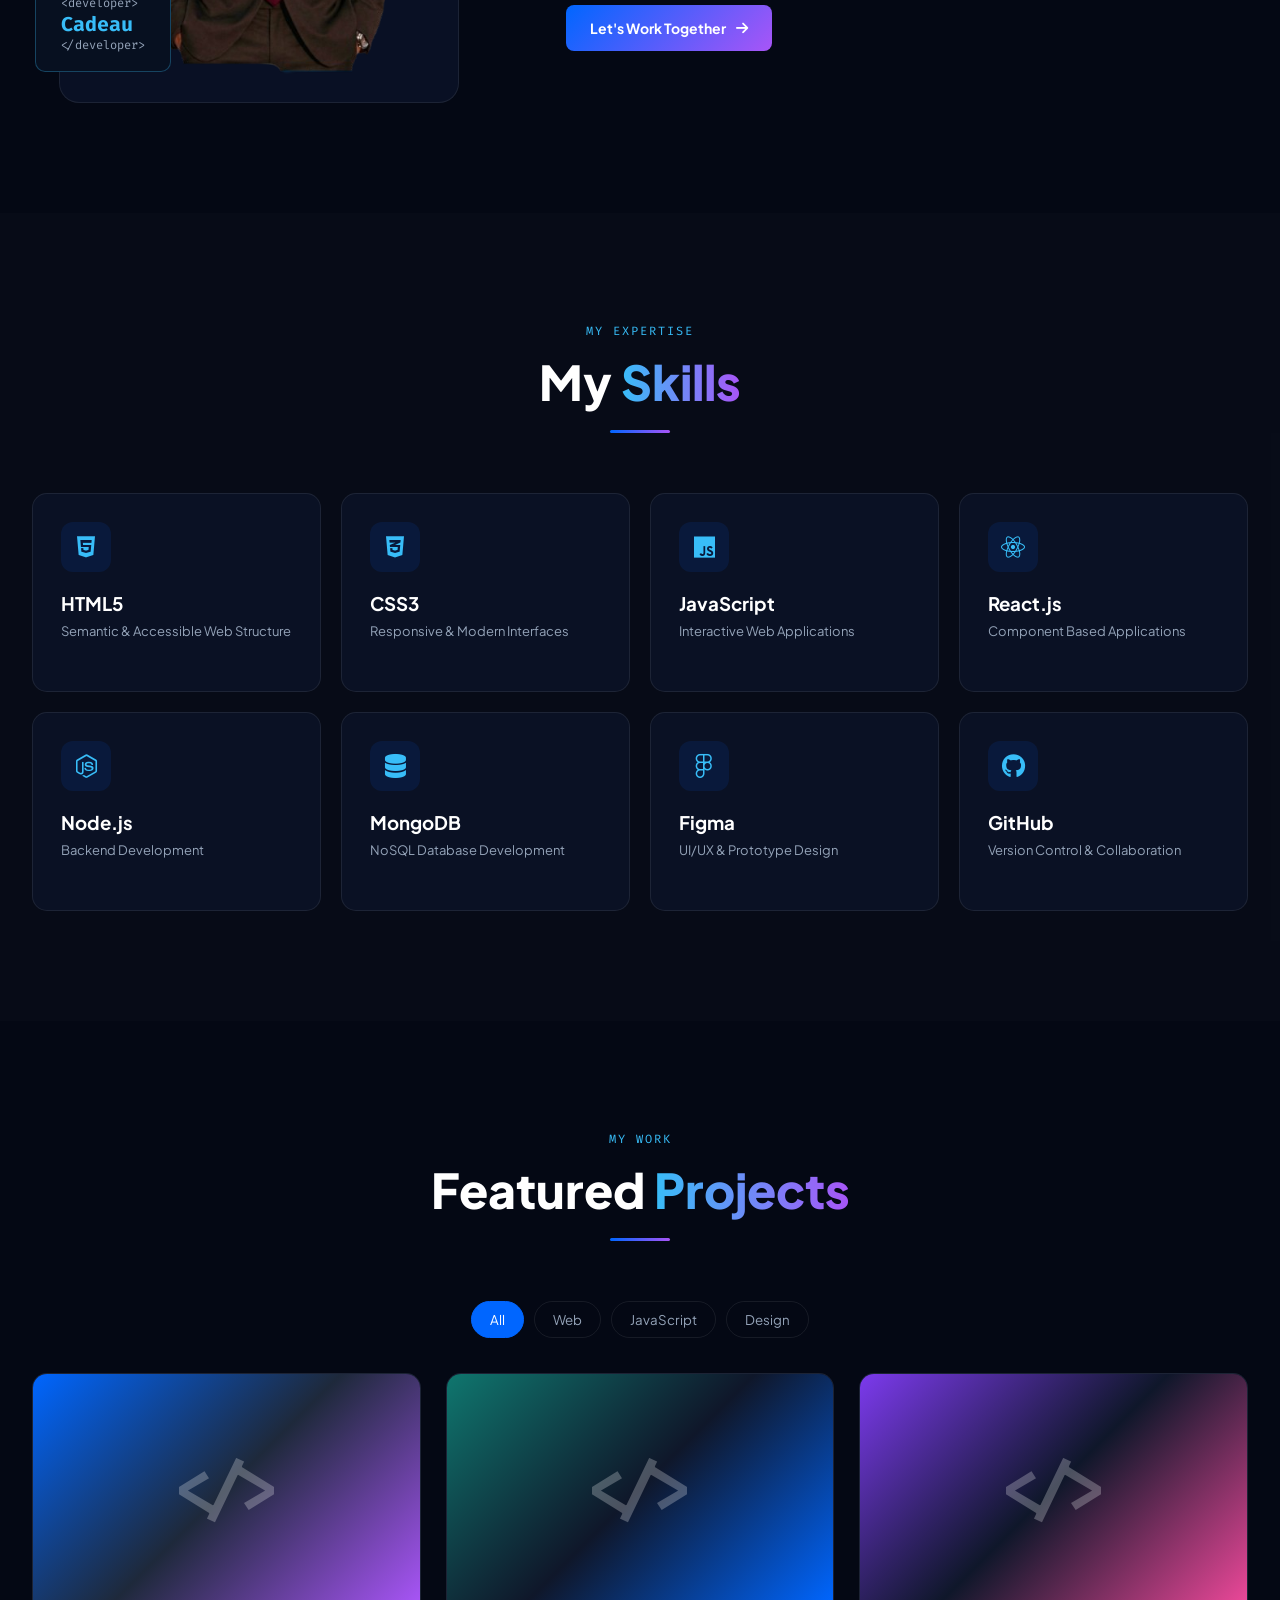
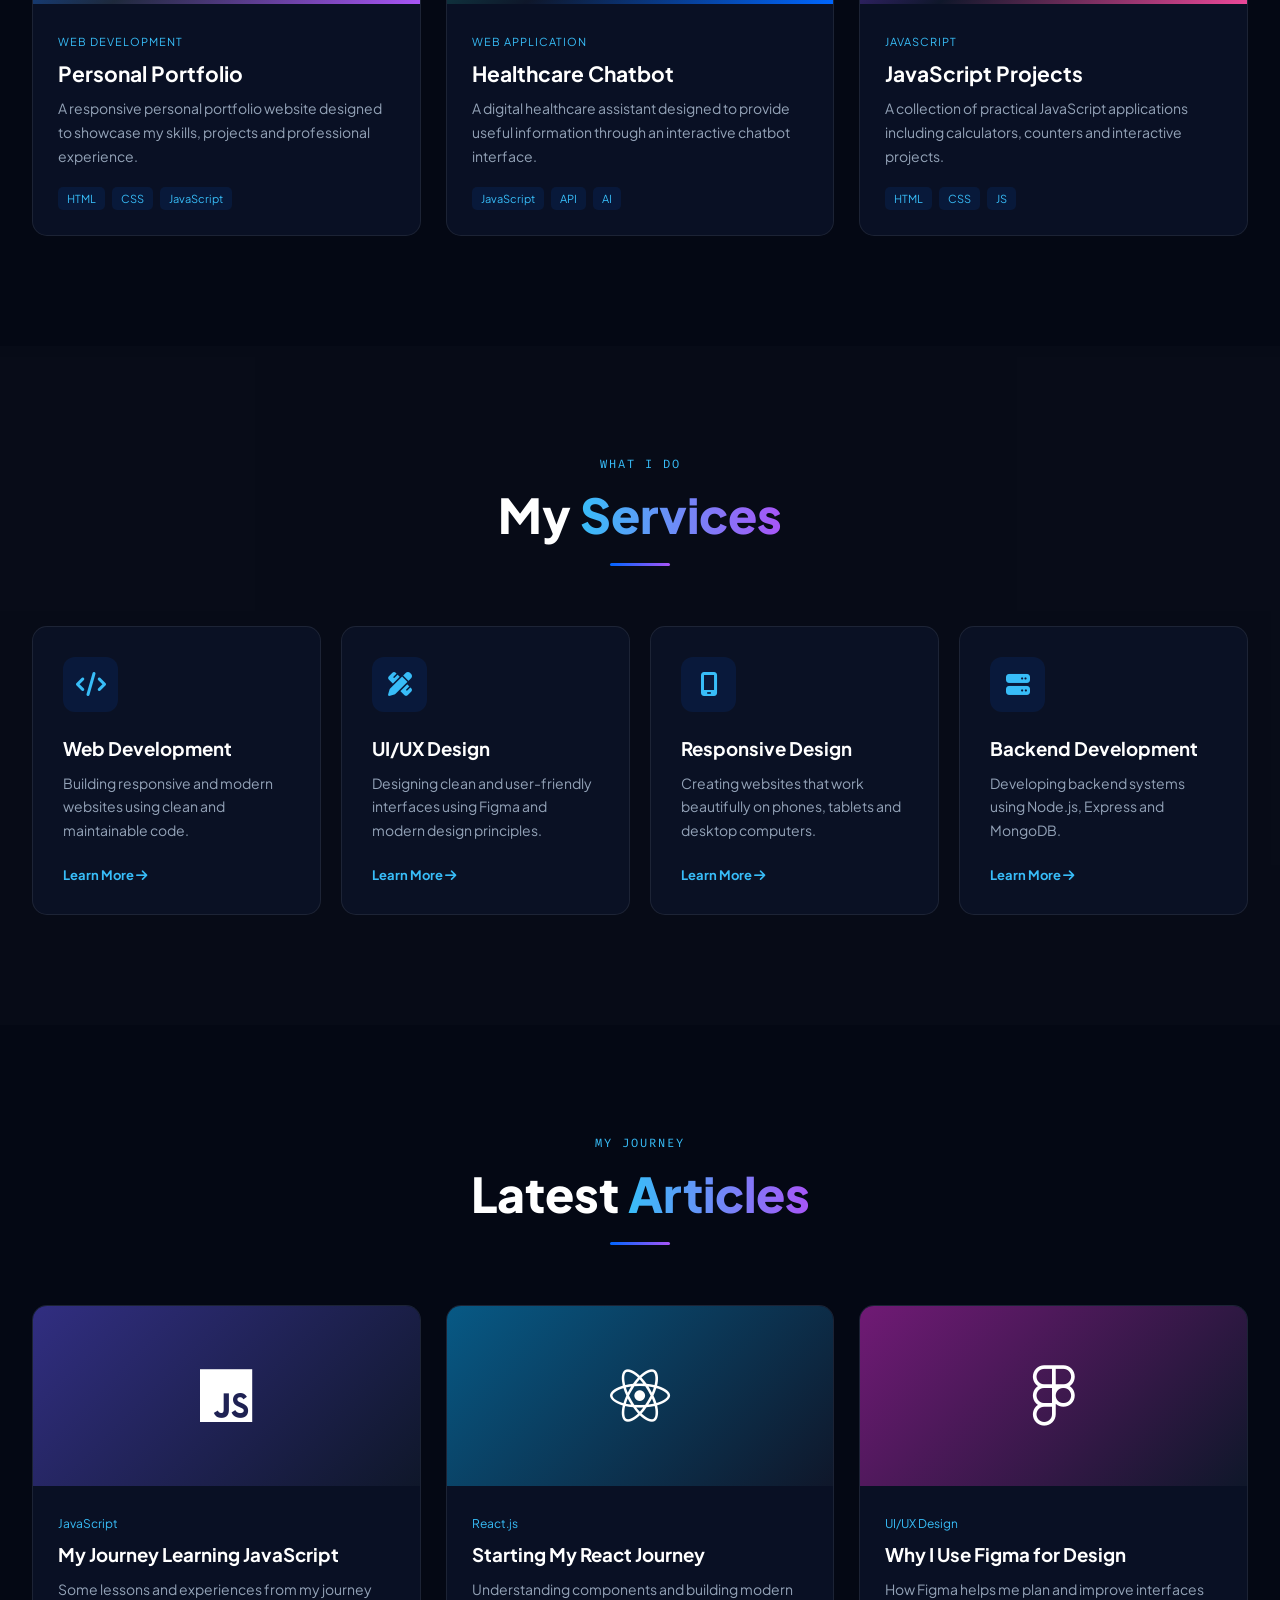
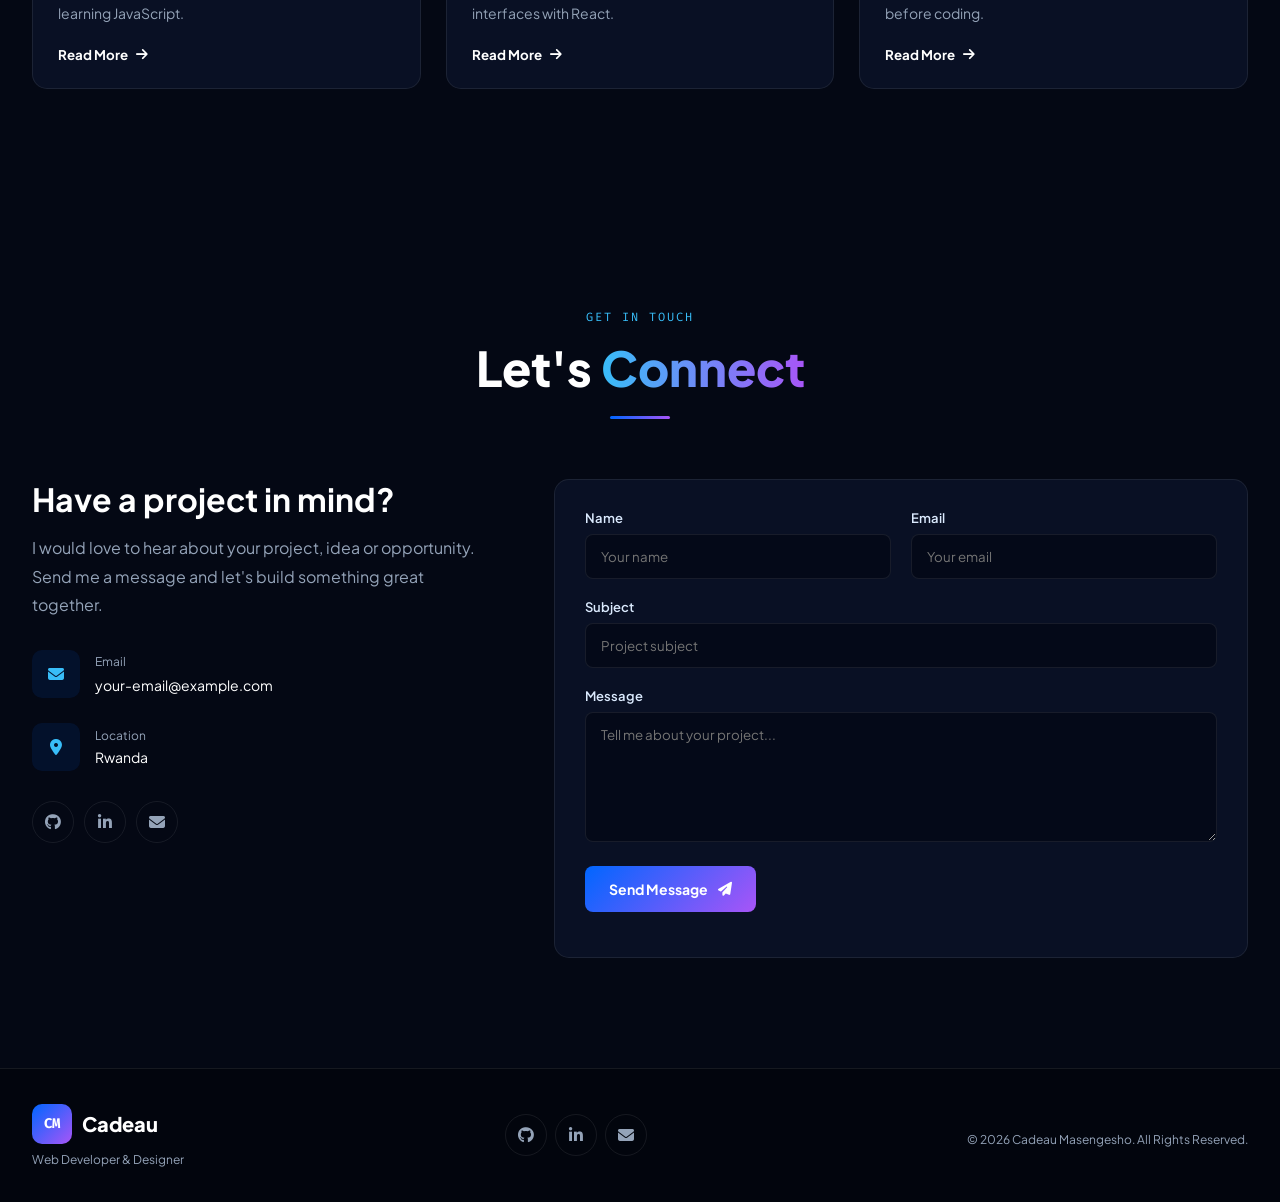
==== commit 66cb6ea9: "removed percentage" ====
--- a/index.html
+++ b/index.html
@@ -303,11 +303,9 @@
                         <h3>HTML5</h3>
                         <p>Semantic & Accessible Web Structure</p>
 
-                        <div class="progress">
-                            <span style="width: 90%"></span>
-                        </div>
-
-                        <small>90%</small>
+                        
+
+                        
 
                     </div>
 
@@ -321,11 +319,7 @@
                         <h3>CSS3</h3>
                         <p>Responsive & Modern Interfaces</p>
 
-                        <div class="progress">
-                            <span style="width: 88%"></span>
-                        </div>
-
-                        <small>88%</small>
+                        
 
                     </div>
 
@@ -339,11 +333,9 @@
                         <h3>JavaScript</h3>
                         <p>Interactive Web Applications</p>
 
-                        <div class="progress">
-                            <span style="width: 82%"></span>
-                        </div>
-
-                        <small>82%</small>
+                        
+
+                        
 
                     </div>
 
@@ -357,11 +349,7 @@
                         <h3>React.js</h3>
                         <p>Component Based Applications</p>
 
-                        <div class="progress">
-                            <span style="width: 78%"></span>
-                        </div>
-
-                        <small>78%</small>
+                        
 
                     </div>
 
@@ -375,11 +363,7 @@
                         <h3>Node.js</h3>
                         <p>Backend Development</p>
 
-                        <div class="progress">
-                            <span style="width: 75%"></span>
-                        </div>
-
-                        <small>75%</small>
+                        
 
                     </div>
 
@@ -393,11 +377,7 @@
                         <h3>MongoDB</h3>
                         <p>NoSQL Database Development</p>
 
-                        <div class="progress">
-                            <span style="width: 72%"></span>
-                        </div>
-
-                        <small>72%</small>
+                       
 
                     </div>
 
@@ -411,11 +391,7 @@
                         <h3>Figma</h3>
                         <p>UI/UX & Prototype Design</p>
 
-                        <div class="progress">
-                            <span style="width: 85%"></span>
-                        </div>
-
-                        <small>85%</small>
+                        
 
                     </div>
 
@@ -429,11 +405,7 @@
                         <h3>GitHub</h3>
                         <p>Version Control & Collaboration</p>
 
-                        <div class="progress">
-                            <span style="width: 80%"></span>
-                        </div>
-
-                        <small>80%</small>
+                       
 
                     </div>
 
@@ -497,7 +469,7 @@
 
                             <div class="project-overlay">
 
-                                <a href="#" class="project-link">
+                                <a href="https://true2portifolio.netlify.app/" class="project-link">
                                     <i class="fa-solid fa-arrow-up-right-from-square"></i>
                                 </a>
 
@@ -651,7 +623,7 @@
 
                     <div class="service-card">
 
-                        <div class="service-number">01</div>
+                        
 
                         <div class="service-icon">
                             <i class="fa-solid fa-code"></i>
@@ -674,7 +646,7 @@
 
                     <div class="service-card">
 
-                        <div class="service-number">02</div>
+                        
 
                         <div class="service-icon">
                             <i class="fa-solid fa-pen-ruler"></i>
@@ -697,7 +669,7 @@
 
                     <div class="service-card">
 
-                        <div class="service-number">03</div>
+                       
 
                         <div class="service-icon">
                             <i class="fa-solid fa-mobile-screen"></i>
@@ -720,7 +692,7 @@
 
                     <div class="service-card">
 
-                        <div class="service-number">04</div>
+                       
 
                         <div class="service-icon">
                             <i class="fa-solid fa-server"></i>
